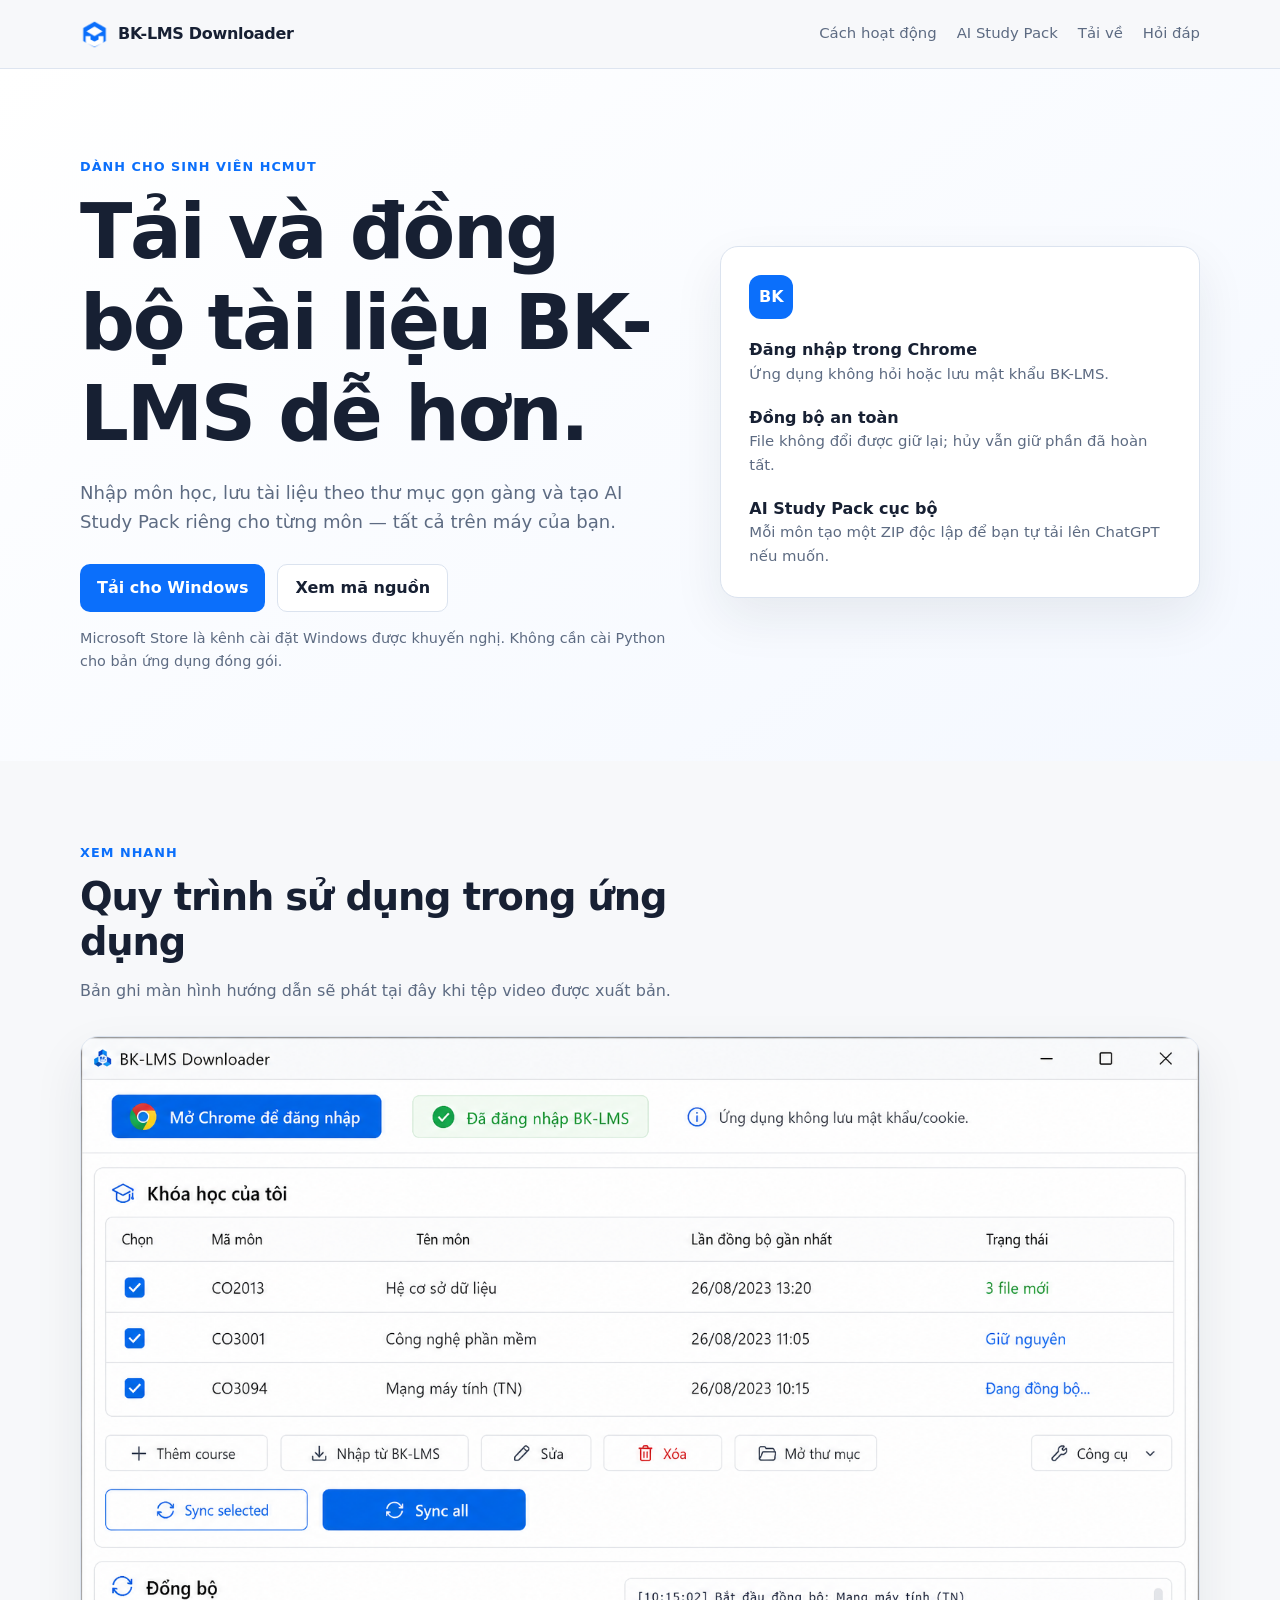
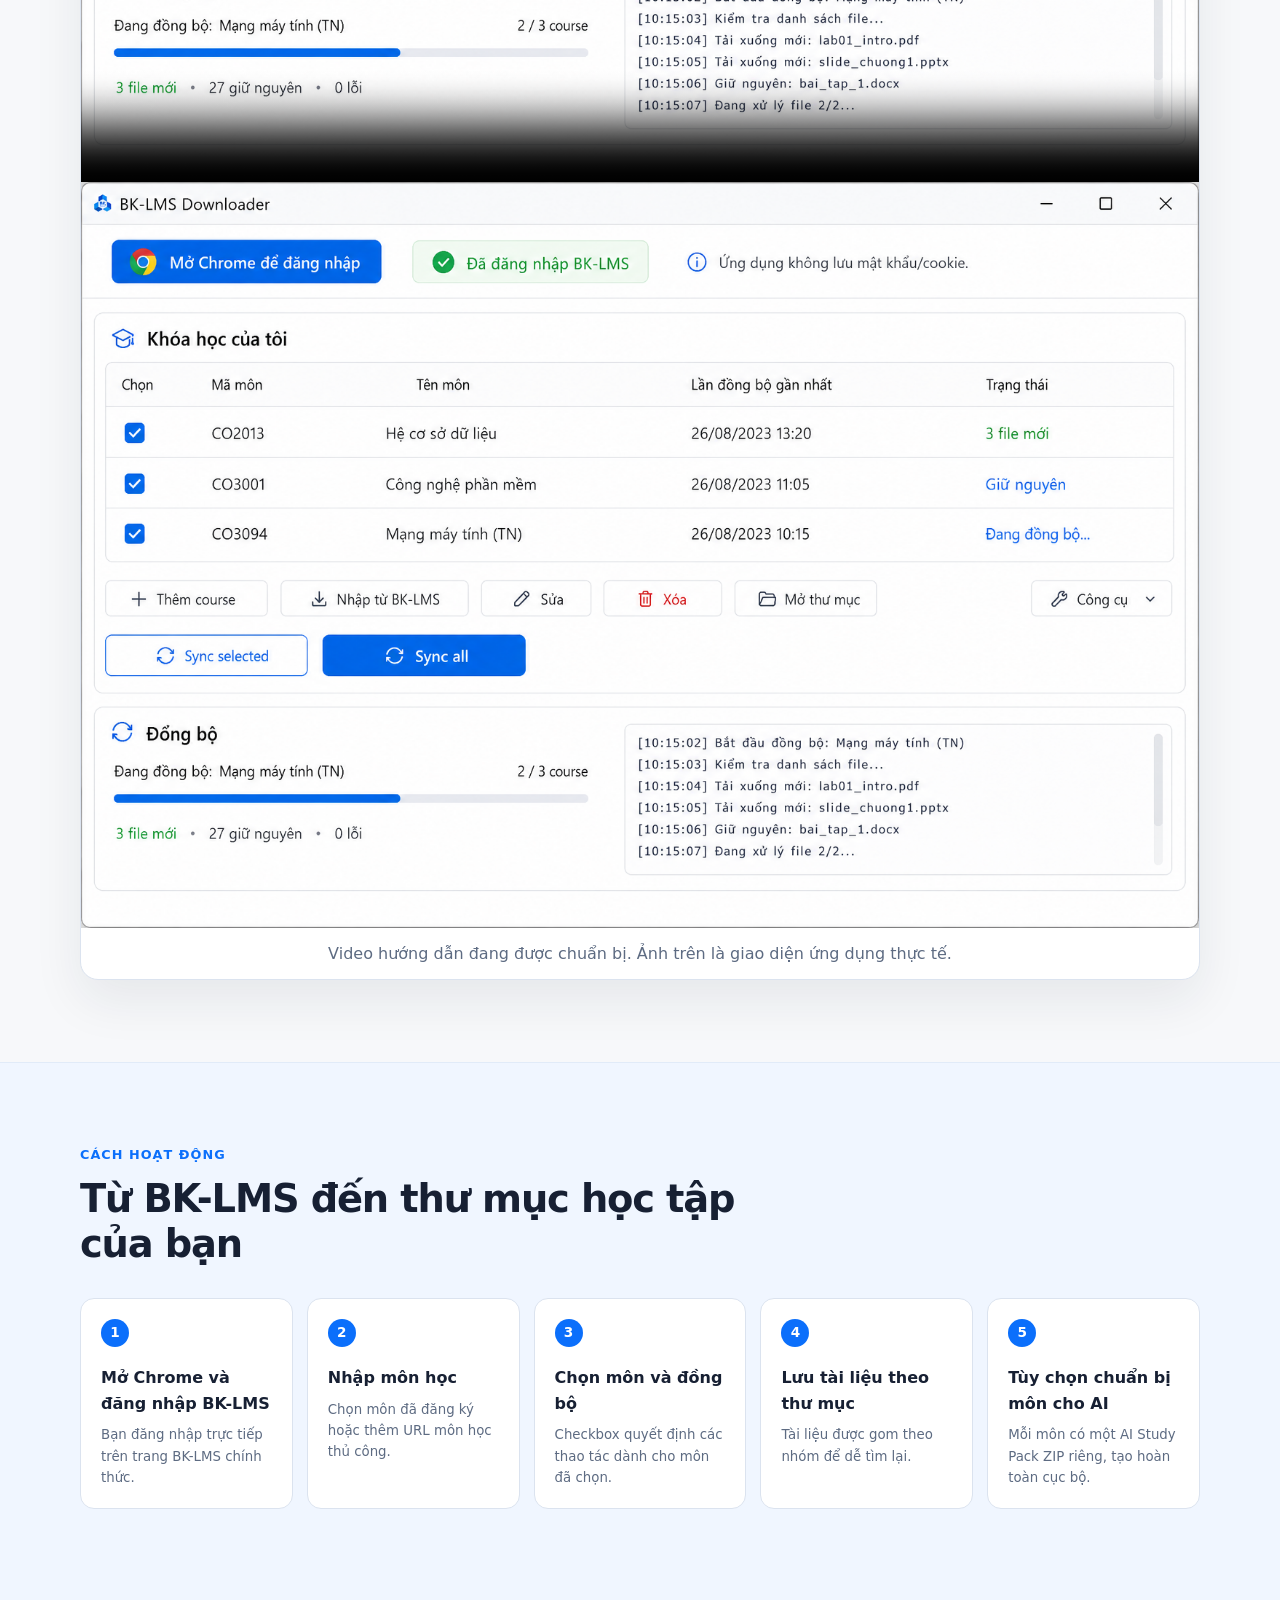
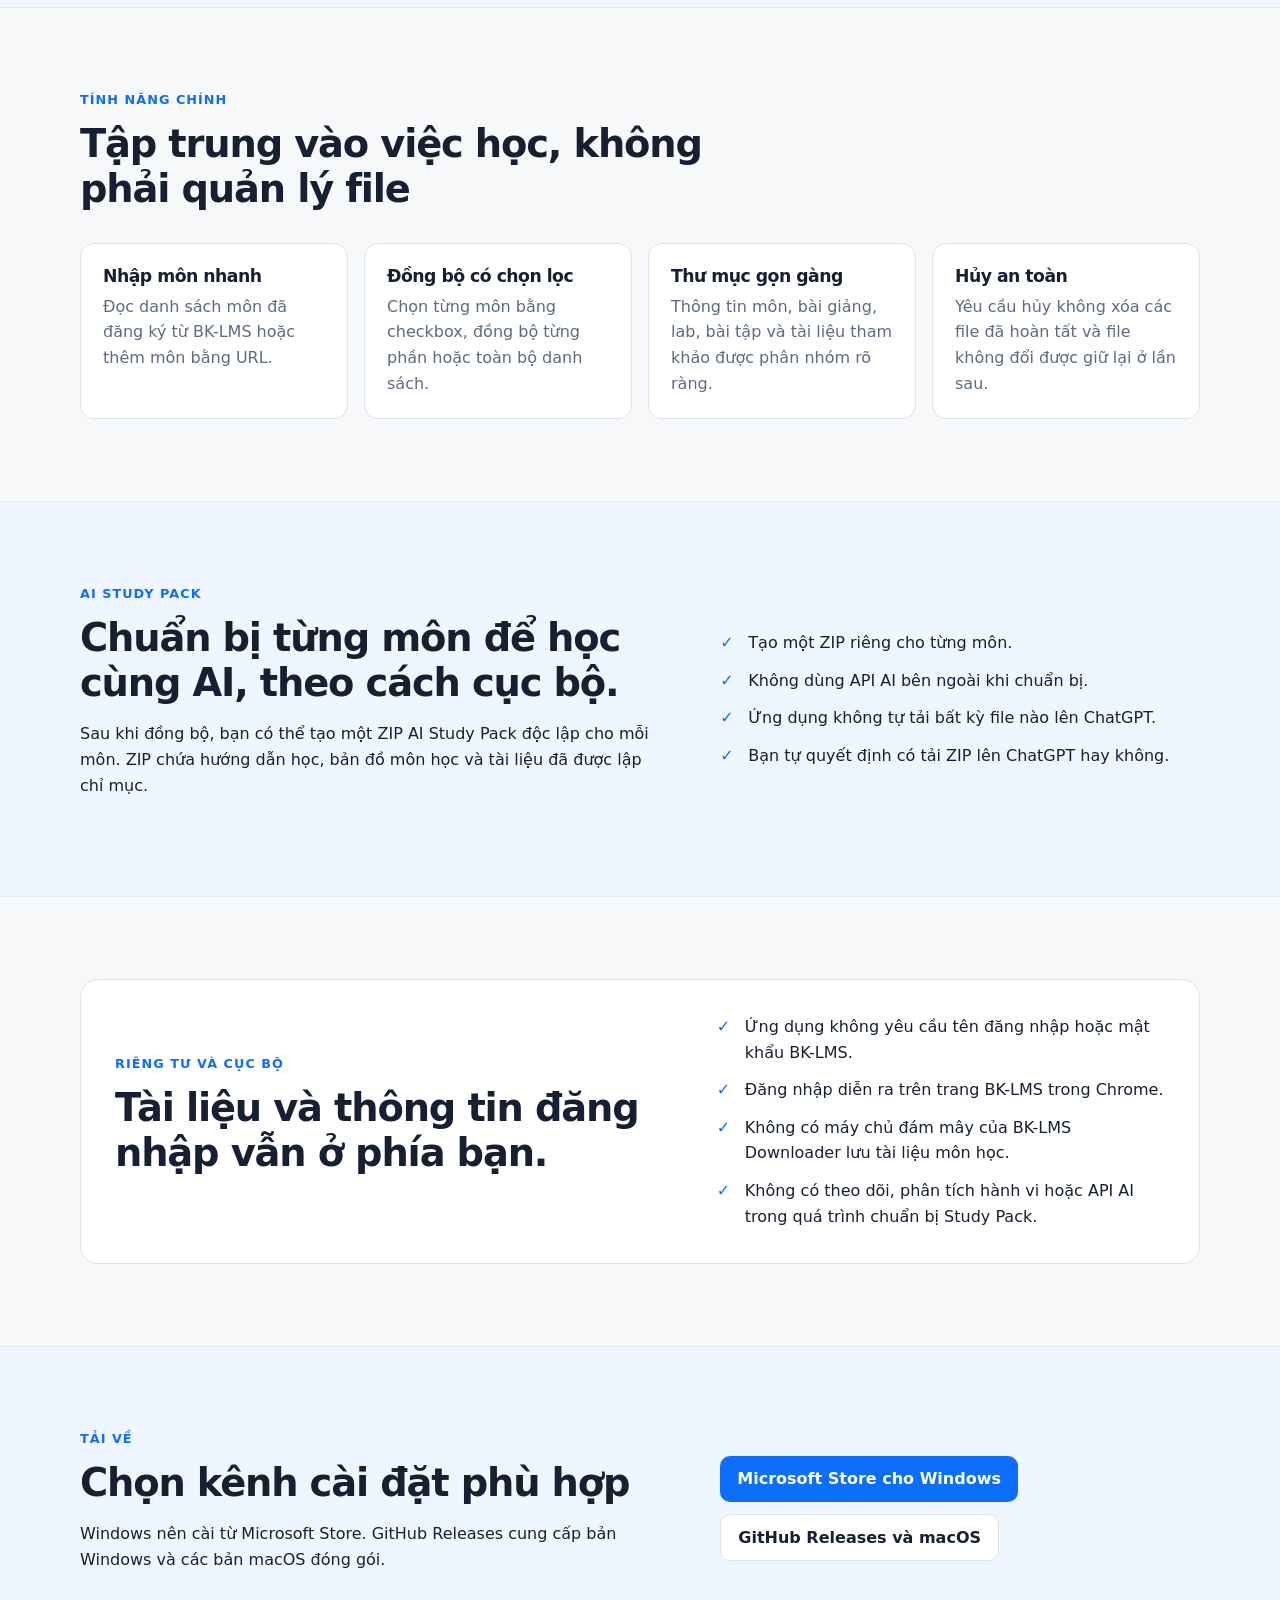
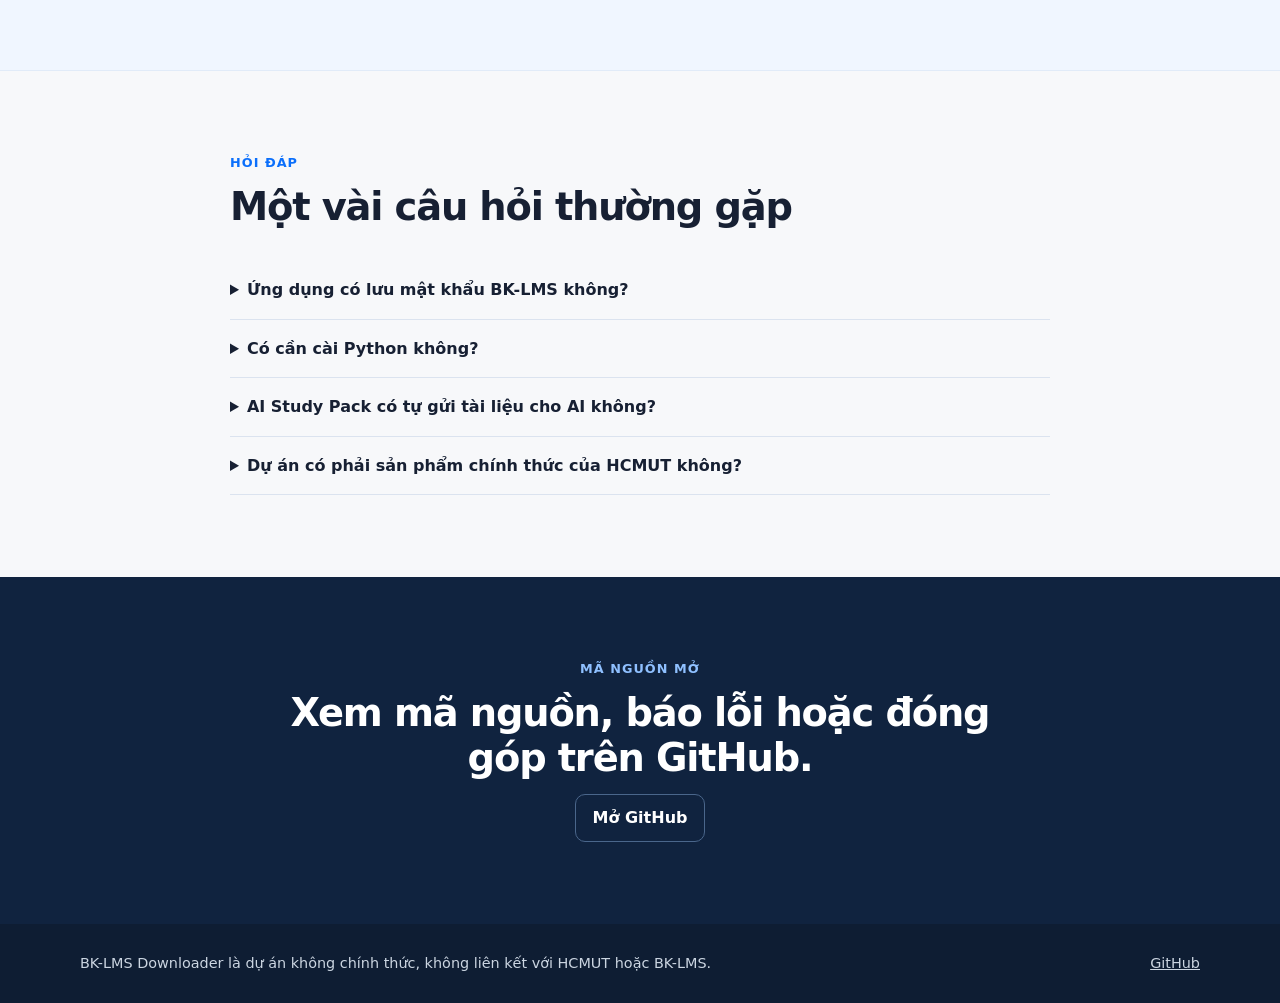
==== website/index.html @ f8af8463 "feat: add v1.2 product website onboarding and feedback" ====
<!doctype html>
<html lang="vi">
  <head>
    <meta charset="utf-8">
    <meta name="viewport" content="width=device-width, initial-scale=1">
    <meta name="description" content="BK-LMS Downloader giúp sinh viên HCMUT nhập môn, đồng bộ tài liệu BK-LMS và tạo AI Study Pack cục bộ.">
    <meta property="og:title" content="BK-LMS Downloader">
    <meta property="og:description" content="Tải và đồng bộ tài liệu BK-LMS dễ hơn.">
    <meta property="og:type" content="website">
    <meta property="og:url" content="https://tikyisme.github.io/bk-lms-downloader/">
    <meta property="og:image" content="https://tikyisme.github.io/bk-lms-downloader/assets/app-window.png">
    <meta name="theme-color" content="#0b6ffb">
    <title>BK-LMS Downloader — Đồng bộ tài liệu BK-LMS</title>
    <link rel="icon" href="assets/brand.png" type="image/png">
    <link rel="stylesheet" href="styles.css">
  </head>
  <body>
    <a class="skip-link" href="#noi-dung">Bỏ qua điều hướng</a>
    <header class="site-header">
      <nav class="container nav" aria-label="Điều hướng chính">
        <a class="brand" href="#dau-trang" aria-label="BK-LMS Downloader">
          <img src="assets/brand.png" alt="">
          <span>BK-LMS Downloader</span>
        </a>
        <button class="nav-toggle" type="button" aria-expanded="false" aria-controls="nav-links">Menu</button>
        <div class="nav-links" id="nav-links">
          <a href="#cach-hoat-dong">Cách hoạt động</a>
          <a href="#ai-study-pack">AI Study Pack</a>
          <a href="#tai-ve">Tải về</a>
          <a href="#cau-hoi">Hỏi đáp</a>
        </div>
      </nav>
    </header>

    <main id="noi-dung">
      <section class="hero" id="dau-trang">
        <div class="container hero-grid">
          <div>
            <p class="eyebrow">Dành cho sinh viên HCMUT</p>
            <h1>Tải và đồng bộ tài liệu BK-LMS dễ hơn.</h1>
            <p class="lead">Nhập môn học, lưu tài liệu theo thư mục gọn gàng và tạo AI Study Pack riêng cho từng môn — tất cả trên máy của bạn.</p>
            <div class="hero-actions">
              <a class="button button-primary" href="https://apps.microsoft.com/detail/9N1TTL7WPJT0">Tải cho Windows</a>
              <a class="button button-secondary" href="https://github.com/TiKyisme/bk-lms-downloader">Xem mã nguồn</a>
            </div>
            <p class="quiet">Microsoft Store là kênh cài đặt Windows được khuyến nghị. Không cần cài Python cho bản ứng dụng đóng gói.</p>
          </div>
          <div class="hero-card" aria-label="Tóm tắt sản phẩm">
            <div class="hero-card-mark">BK</div>
            <div>
              <strong>Đăng nhập trong Chrome</strong>
              <span>Ứng dụng không hỏi hoặc lưu mật khẩu BK-LMS.</span>
            </div>
            <div>
              <strong>Đồng bộ an toàn</strong>
              <span>File không đổi được giữ lại; hủy vẫn giữ phần đã hoàn tất.</span>
            </div>
            <div>
              <strong>AI Study Pack cục bộ</strong>
              <span>Mỗi môn tạo một ZIP độc lập để bạn tự tải lên ChatGPT nếu muốn.</span>
            </div>
          </div>
        </div>
      </section>

      <section class="section demo" aria-labelledby="demo-title">
        <div class="container">
          <div class="section-heading">
            <p class="eyebrow">Xem nhanh</p>
            <h2 id="demo-title">Quy trình sử dụng trong ứng dụng</h2>
            <p>Bản ghi màn hình hướng dẫn sẽ phát tại đây khi tệp video được xuất bản.</p>
          </div>
          <div class="demo-frame">
            <video id="demo-video" controls preload="metadata" poster="assets/app-window.png" aria-label="Video hướng dẫn BK-LMS Downloader">
              <source src="assets/bk-lms-demo.mp4" type="video/mp4">
              Trình duyệt của bạn không hỗ trợ video.
            </video>
            <div class="demo-fallback" id="demo-fallback">
              <img src="assets/app-window.png" alt="Cửa sổ BK-LMS Downloader với danh sách môn học và tiến trình đồng bộ">
              <p>Video hướng dẫn đang được chuẩn bị. Ảnh trên là giao diện ứng dụng thực tế.</p>
            </div>
          </div>
        </div>
      </section>

      <section class="section section-muted" id="cach-hoat-dong" aria-labelledby="flow-title">
        <div class="container">
          <div class="section-heading">
            <p class="eyebrow">Cách hoạt động</p>
            <h2 id="flow-title">Từ BK-LMS đến thư mục học tập của bạn</h2>
          </div>
          <ol class="flow-list">
            <li><span>1</span><strong>Mở Chrome và đăng nhập BK-LMS</strong><small>Bạn đăng nhập trực tiếp trên trang BK-LMS chính thức.</small></li>
            <li><span>2</span><strong>Nhập môn học</strong><small>Chọn môn đã đăng ký hoặc thêm URL môn học thủ công.</small></li>
            <li><span>3</span><strong>Chọn môn và đồng bộ</strong><small>Checkbox quyết định các thao tác dành cho môn đã chọn.</small></li>
            <li><span>4</span><strong>Lưu tài liệu theo thư mục</strong><small>Tài liệu được gom theo nhóm để dễ tìm lại.</small></li>
            <li><span>5</span><strong>Tùy chọn chuẩn bị môn cho AI</strong><small>Mỗi môn có một AI Study Pack ZIP riêng, tạo hoàn toàn cục bộ.</small></li>
          </ol>
        </div>
      </section>

      <section class="section" aria-labelledby="features-title">
        <div class="container">
          <div class="section-heading">
            <p class="eyebrow">Tính năng chính</p>
            <h2 id="features-title">Tập trung vào việc học, không phải quản lý file</h2>
          </div>
          <div class="feature-grid">
            <article><h3>Nhập môn nhanh</h3><p>Đọc danh sách môn đã đăng ký từ BK-LMS hoặc thêm môn bằng URL.</p></article>
            <article><h3>Đồng bộ có chọn lọc</h3><p>Chọn từng môn bằng checkbox, đồng bộ từng phần hoặc toàn bộ danh sách.</p></article>
            <article><h3>Thư mục gọn gàng</h3><p>Thông tin môn, bài giảng, lab, bài tập và tài liệu tham khảo được phân nhóm rõ ràng.</p></article>
            <article><h3>Hủy an toàn</h3><p>Yêu cầu hủy không xóa các file đã hoàn tất và file không đổi được giữ lại ở lần sau.</p></article>
          </div>
        </div>
      </section>

      <section class="section section-muted" id="ai-study-pack" aria-labelledby="ai-title">
        <div class="container split">
          <div>
            <p class="eyebrow">AI Study Pack</p>
            <h2 id="ai-title">Chuẩn bị từng môn để học cùng AI, theo cách cục bộ.</h2>
            <p>Sau khi đồng bộ, bạn có thể tạo một ZIP AI Study Pack độc lập cho mỗi môn. ZIP chứa hướng dẫn học, bản đồ môn học và tài liệu đã được lập chỉ mục.</p>
          </div>
          <ul class="check-list">
            <li>Tạo một ZIP riêng cho từng môn.</li>
            <li>Không dùng API AI bên ngoài khi chuẩn bị.</li>
            <li>Ứng dụng không tự tải bất kỳ file nào lên ChatGPT.</li>
            <li>Bạn tự quyết định có tải ZIP lên ChatGPT hay không.</li>
          </ul>
        </div>
      </section>

      <section class="section" aria-labelledby="privacy-title">
        <div class="container privacy-card">
          <div>
            <p class="eyebrow">Riêng tư và cục bộ</p>
            <h2 id="privacy-title">Tài liệu và thông tin đăng nhập vẫn ở phía bạn.</h2>
          </div>
          <ul class="check-list">
            <li>Ứng dụng không yêu cầu tên đăng nhập hoặc mật khẩu BK-LMS.</li>
            <li>Đăng nhập diễn ra trên trang BK-LMS trong Chrome.</li>
            <li>Không có máy chủ đám mây của BK-LMS Downloader lưu tài liệu môn học.</li>
            <li>Không có theo dõi, phân tích hành vi hoặc API AI trong quá trình chuẩn bị Study Pack.</li>
          </ul>
        </div>
      </section>

      <section class="section section-muted" id="tai-ve" aria-labelledby="download-title">
        <div class="container download-grid">
          <div>
            <p class="eyebrow">Tải về</p>
            <h2 id="download-title">Chọn kênh cài đặt phù hợp</h2>
            <p>Windows nên cài từ Microsoft Store. GitHub Releases cung cấp bản Windows và các bản macOS đóng gói.</p>
          </div>
          <div class="download-actions">
            <a class="button button-primary" href="https://apps.microsoft.com/detail/9N1TTL7WPJT0">Microsoft Store cho Windows</a>
            <a class="button button-secondary" href="https://github.com/TiKyisme/bk-lms-downloader/releases/latest">GitHub Releases và macOS</a>
          </div>
        </div>
      </section>

      <section class="section" id="cau-hoi" aria-labelledby="faq-title">
        <div class="container faq">
          <div class="section-heading"><p class="eyebrow">Hỏi đáp</p><h2 id="faq-title">Một vài câu hỏi thường gặp</h2></div>
          <details><summary>Ứng dụng có lưu mật khẩu BK-LMS không?</summary><p>Không. Bạn đăng nhập trực tiếp trong Chrome trên trang BK-LMS.</p></details>
          <details><summary>Có cần cài Python không?</summary><p>Không cần cho bản ứng dụng đóng gói từ Microsoft Store hoặc GitHub Releases.</p></details>
          <details><summary>AI Study Pack có tự gửi tài liệu cho AI không?</summary><p>Không. Ứng dụng chỉ tạo ZIP cục bộ; bạn tự chọn có tải ZIP đó lên ChatGPT hay không.</p></details>
          <details><summary>Dự án có phải sản phẩm chính thức của HCMUT không?</summary><p>Không. Đây là dự án mã nguồn mở không chính thức, không liên kết với HCMUT hoặc BK-LMS.</p></details>
        </div>
      </section>

      <section class="section open-source" aria-labelledby="source-title">
        <div class="container">
          <p class="eyebrow">Mã nguồn mở</p>
          <h2 id="source-title">Xem mã nguồn, báo lỗi hoặc đóng góp trên GitHub.</h2>
          <a class="button button-secondary" href="https://github.com/TiKyisme/bk-lms-downloader">Mở GitHub</a>
        </div>
      </section>
    </main>

    <footer>
      <div class="container footer-grid">
        <p>BK-LMS Downloader là dự án không chính thức, không liên kết với HCMUT hoặc BK-LMS.</p>
        <a href="https://github.com/TiKyisme/bk-lms-downloader">GitHub</a>
      </div>
    </footer>
    <script src="script.js"></script>
  </body>
</html>
---- website/styles.css ----
:root {
  color-scheme: light;
  --bg: #f7f8fa;
  --surface: #ffffff;
  --surface-muted: #f0f6ff;
  --text: #172033;
  --muted: #5d6b82;
  --border: #dbe3ef;
  --primary: #0b6ffb;
  --primary-hover: #075ed8;
  --shadow: 0 20px 50px rgba(23, 32, 51, 0.08);
}

* { box-sizing: border-box; }
html { scroll-behavior: smooth; }
body { margin: 0; background: var(--bg); color: var(--text); font-family: "Segoe UI", system-ui, sans-serif; line-height: 1.6; }
a { color: inherit; }
.container { width: min(1120px, calc(100% - 40px)); margin: 0 auto; }
.skip-link { position: fixed; left: 12px; top: -60px; z-index: 20; background: var(--text); color: white; padding: 8px 12px; border-radius: 8px; }
.skip-link:focus { top: 12px; }
.site-header { position: sticky; top: 0; z-index: 10; background: rgba(247, 248, 250, .94); border-bottom: 1px solid rgba(219, 227, 239, .9); backdrop-filter: blur(12px); }
.nav { min-height: 68px; display: flex; align-items: center; gap: 24px; }
.brand { display: inline-flex; align-items: center; gap: 9px; text-decoration: none; font-weight: 760; letter-spacing: -.02em; }
.brand img { width: 29px; height: 29px; }
.nav-links { margin-left: auto; display: flex; gap: 20px; align-items: center; }
.nav-links a { color: var(--muted); font-size: .93rem; text-decoration: none; }
.nav-links a:hover { color: var(--primary); }
.nav-toggle { display: none; margin-left: auto; background: var(--surface); border: 1px solid var(--border); border-radius: 8px; color: var(--text); padding: 7px 10px; }
.hero { padding: 88px 0 74px; background: linear-gradient(145deg, #fff 0%, #f4f8ff 100%); }
.hero-grid, .split, .download-grid, .privacy-card { display: grid; grid-template-columns: 1.1fr .9fr; gap: 54px; align-items: center; }
.eyebrow { color: var(--primary); font-size: .8rem; font-weight: 750; letter-spacing: .08em; text-transform: uppercase; margin: 0 0 10px; }
h1, h2, h3 { line-height: 1.18; letter-spacing: -.03em; }
h1 { max-width: 650px; font-size: clamp(2.5rem, 6vw, 4.8rem); margin: 0 0 20px; }
h2 { font-size: clamp(1.8rem, 3vw, 2.8rem); margin: 0 0 14px; }
h3 { font-size: 1.08rem; margin: 0 0 7px; }
.lead { max-width: 620px; color: var(--muted); font-size: 1.13rem; }
.hero-actions, .download-actions { display: flex; gap: 12px; flex-wrap: wrap; margin-top: 27px; }
.button { display: inline-flex; justify-content: center; align-items: center; min-height: 44px; padding: 10px 17px; border-radius: 10px; font-weight: 700; text-decoration: none; transition: transform .16s ease, background .16s ease; }
.button:hover { transform: translateY(-1px); }
.button-primary { background: var(--primary); color: white; }
.button-primary:hover { background: var(--primary-hover); }
.button-secondary { background: var(--surface); border: 1px solid var(--border); color: var(--text); }
.quiet { color: var(--muted); font-size: .9rem; margin-top: 15px; }
.hero-card { display: grid; gap: 18px; padding: 28px; border: 1px solid var(--border); border-radius: 18px; background: var(--surface); box-shadow: var(--shadow); }
.hero-card-mark { width: 44px; height: 44px; display: grid; place-items: center; border-radius: 12px; background: var(--primary); color: white; font-weight: 800; }
.hero-card strong, .hero-card span { display: block; }
.hero-card span { color: var(--muted); font-size: .93rem; }
.section { padding: 82px 0; }
.section-muted { background: var(--surface-muted); border-block: 1px solid #e1ebf8; }
.section-heading { max-width: 690px; margin-bottom: 32px; }
.section-heading > p:last-child { color: var(--muted); margin: 0; }
.demo-frame { overflow: hidden; border: 1px solid var(--border); border-radius: 18px; background: var(--surface); box-shadow: var(--shadow); }
video { width: 100%; display: block; background: #e9eff8; }
.demo-fallback { text-align: center; color: var(--muted); }
.demo-fallback img { width: 100%; display: block; }
.demo-fallback p { margin: 0; padding: 13px 20px; }
.demo-frame.has-video .demo-fallback { display: none; }
.flow-list { display: grid; grid-template-columns: repeat(5, 1fr); gap: 14px; padding: 0; list-style: none; }
.flow-list li { position: relative; min-height: 160px; padding: 20px; border: 1px solid var(--border); border-radius: 14px; background: var(--surface); }
.flow-list span { display: grid; place-items: center; width: 28px; height: 28px; margin-bottom: 18px; border-radius: 50%; background: var(--primary); color: white; font-size: .85rem; font-weight: 700; }
.flow-list strong, .flow-list small { display: block; }
.flow-list small { margin-top: 8px; color: var(--muted); }
.feature-grid { display: grid; grid-template-columns: repeat(4, 1fr); gap: 16px; }
.feature-grid article { padding: 22px; border: 1px solid var(--border); border-radius: 14px; background: var(--surface); }
.feature-grid p { margin: 0; color: var(--muted); }
.check-list { display: grid; gap: 12px; padding: 0; margin: 0; list-style: none; }
.check-list li { padding-left: 28px; position: relative; }
.check-list li::before { content: "✓"; position: absolute; left: 0; color: var(--primary); font-weight: 800; }
.privacy-card { padding: 34px; border: 1px solid var(--border); border-radius: 18px; background: var(--surface); }
.download-grid { align-items: start; }
.faq { max-width: 820px; }
details { padding: 16px 0; border-bottom: 1px solid var(--border); }
summary { cursor: pointer; font-weight: 700; }
details p { color: var(--muted); margin: 10px 0 0; }
.open-source { text-align: center; background: #10233f; color: white; }
.open-source .eyebrow { color: #8fc0ff; }
.open-source h2 { max-width: 700px; margin-inline: auto; }
.open-source .button-secondary { border-color: #4a668b; background: transparent; color: white; }
footer { padding: 28px 0; background: #0e1d33; color: #cbd5e1; font-size: .9rem; }
.footer-grid { display: flex; justify-content: space-between; align-items: center; gap: 18px; }
.footer-grid p { margin: 0; }
button:focus-visible, a:focus-visible, summary:focus-visible { outline: 3px solid #f3b53d; outline-offset: 3px; }
@media (prefers-reduced-motion: reduce) { html { scroll-behavior: auto; } *, *::before, *::after { transition: none !important; } }
@media (max-width: 860px) { .hero-grid, .split, .download-grid, .privacy-card { grid-template-columns: 1fr; gap: 30px; } .flow-list { grid-template-columns: 1fr; } .feature-grid { grid-template-columns: repeat(2, 1fr); } .hero { padding-top: 62px; } }
@media (max-width: 680px) { .container { width: min(100% - 28px, 1120px); } .nav { min-height: 60px; flex-wrap: wrap; } .nav-toggle { display: block; } .nav-links { display: none; width: 100%; margin: 0 0 14px; flex-direction: column; align-items: flex-start; } .nav-links.is-open { display: flex; } .feature-grid { grid-template-columns: 1fr; } .section { padding: 60px 0; } .footer-grid { align-items: flex-start; flex-direction: column; } }
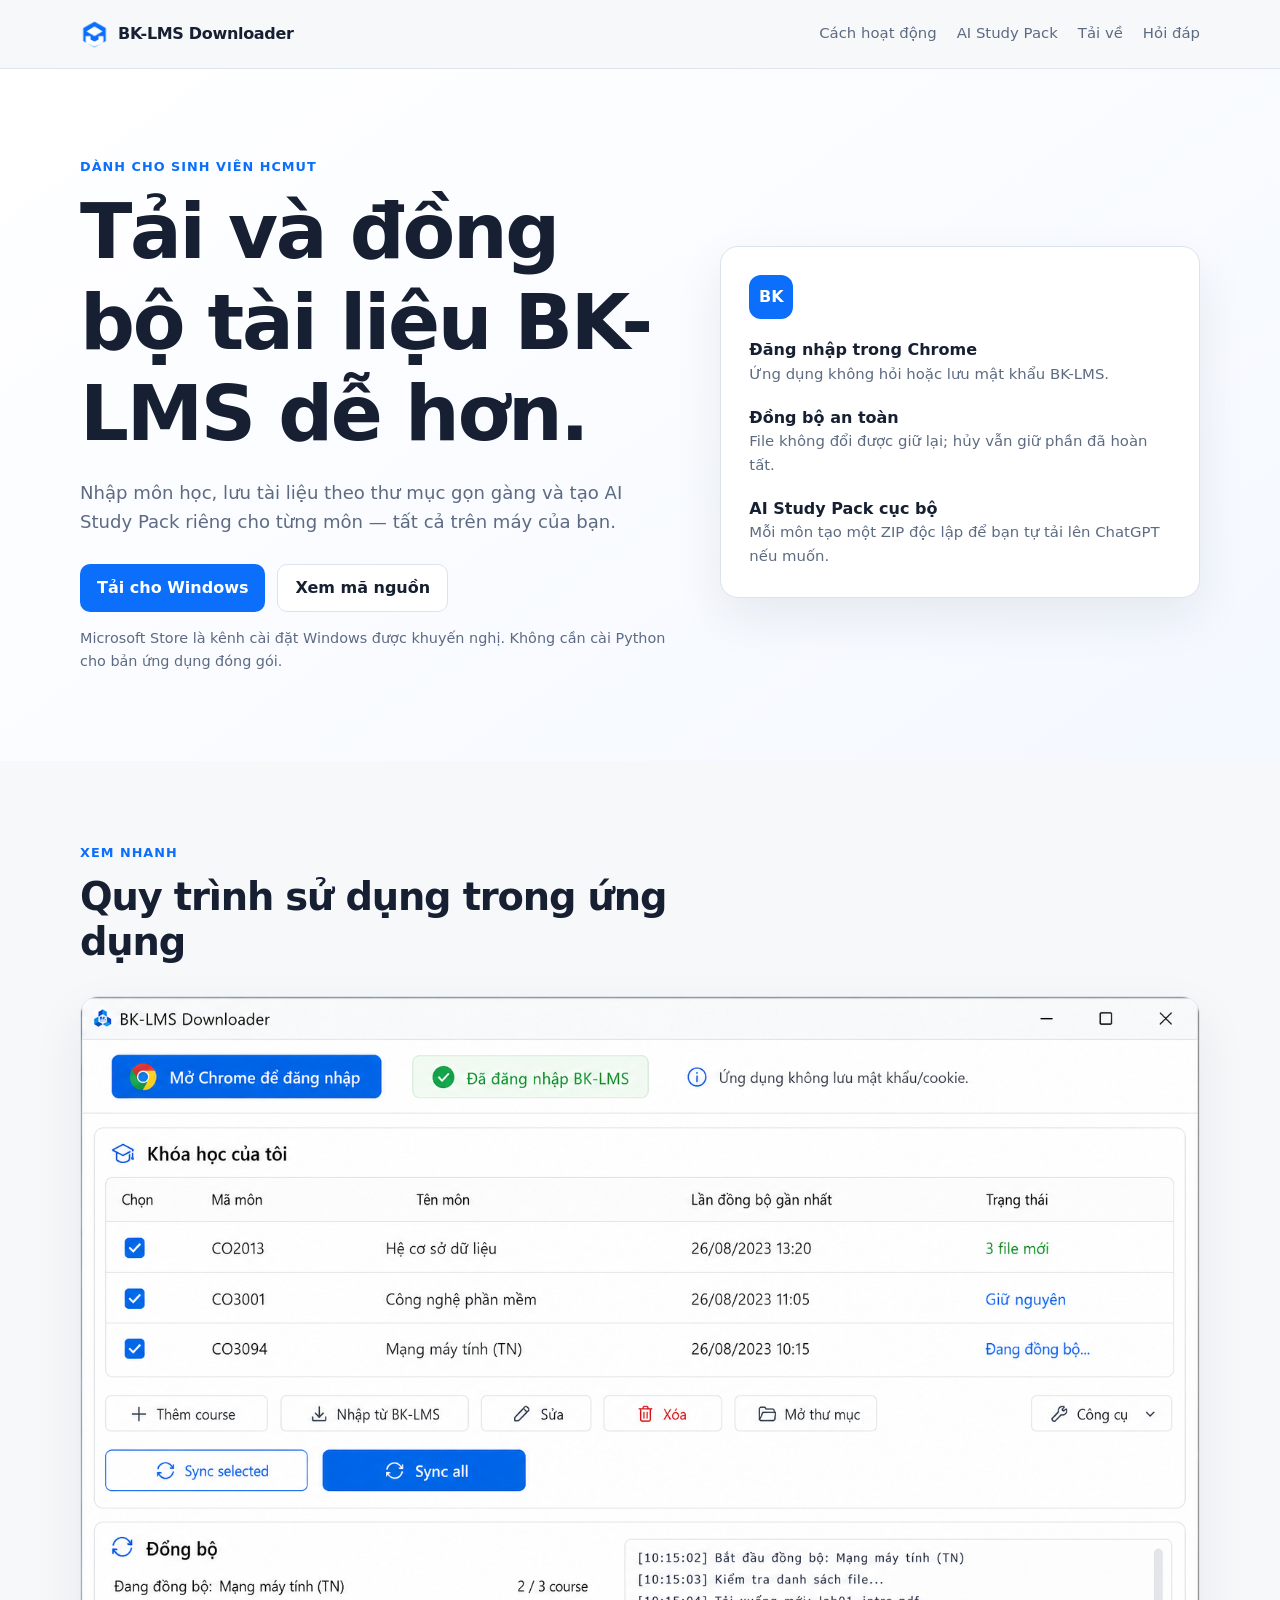
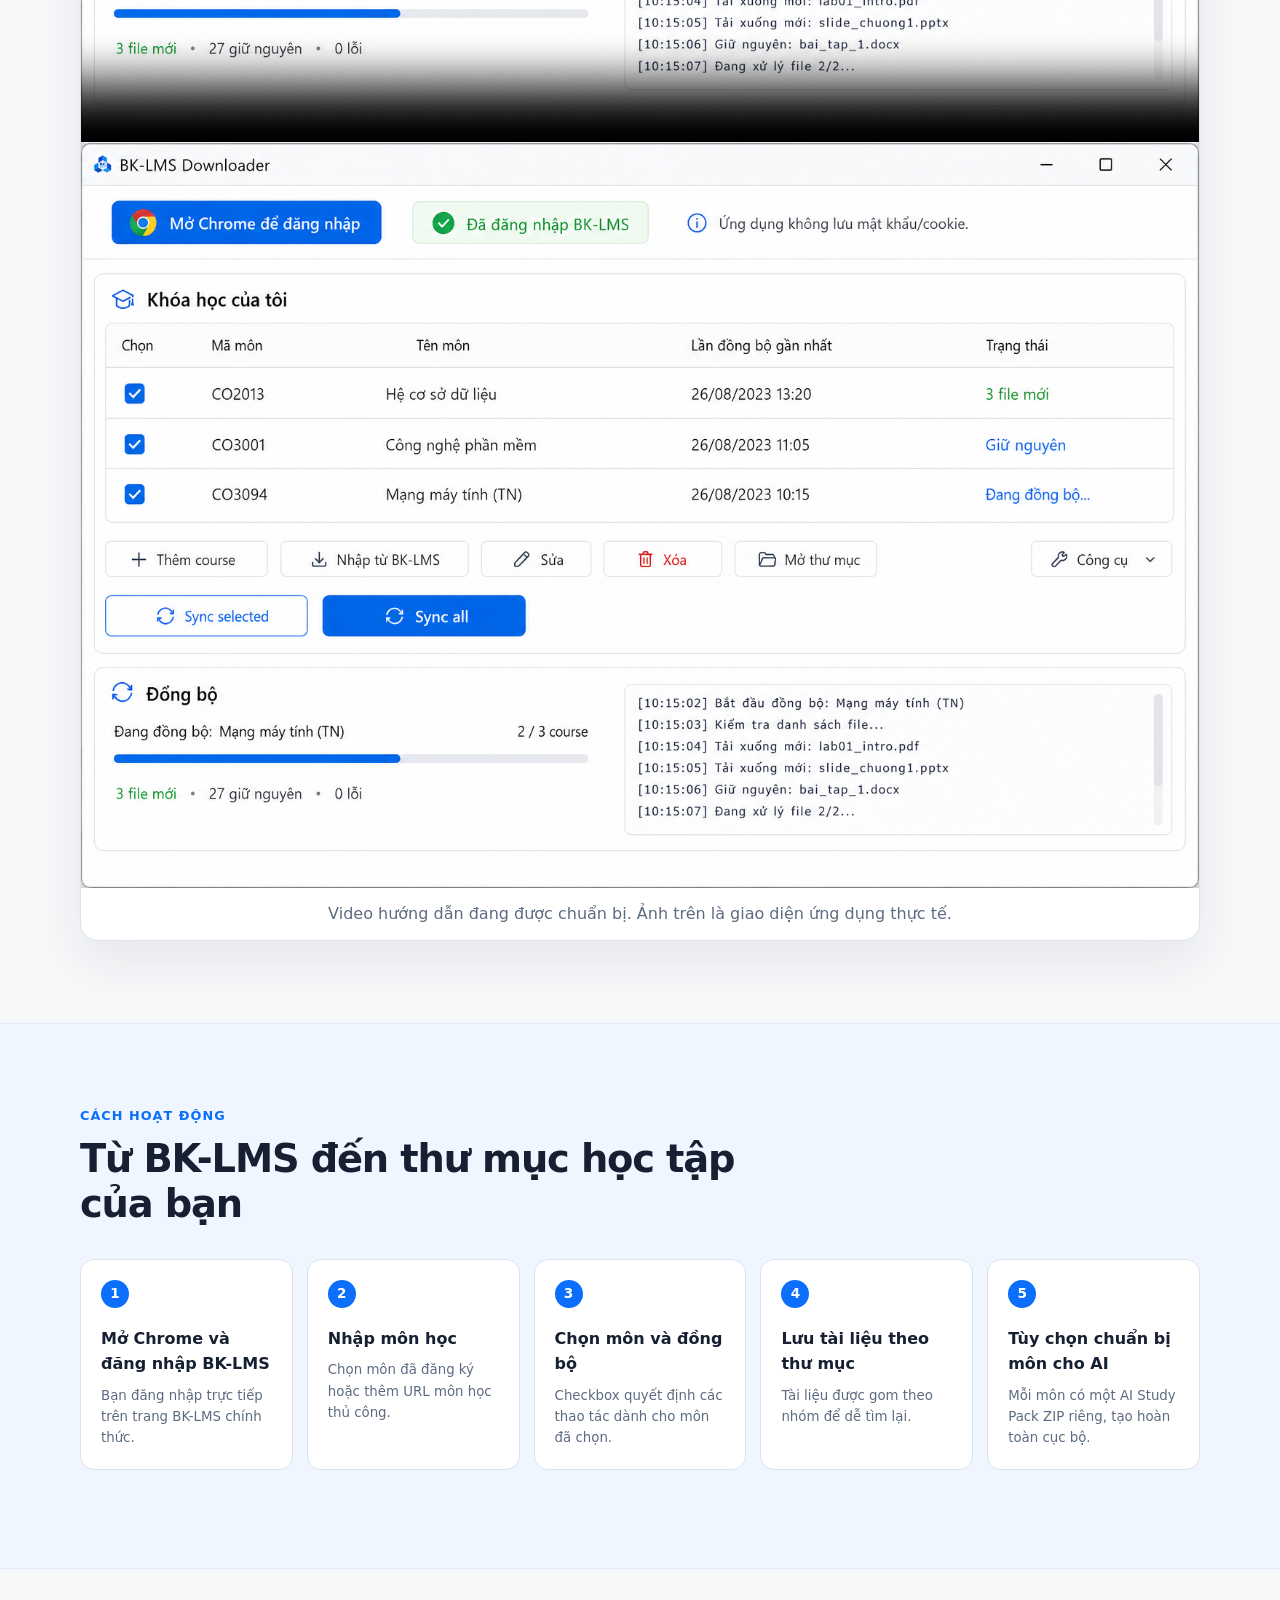
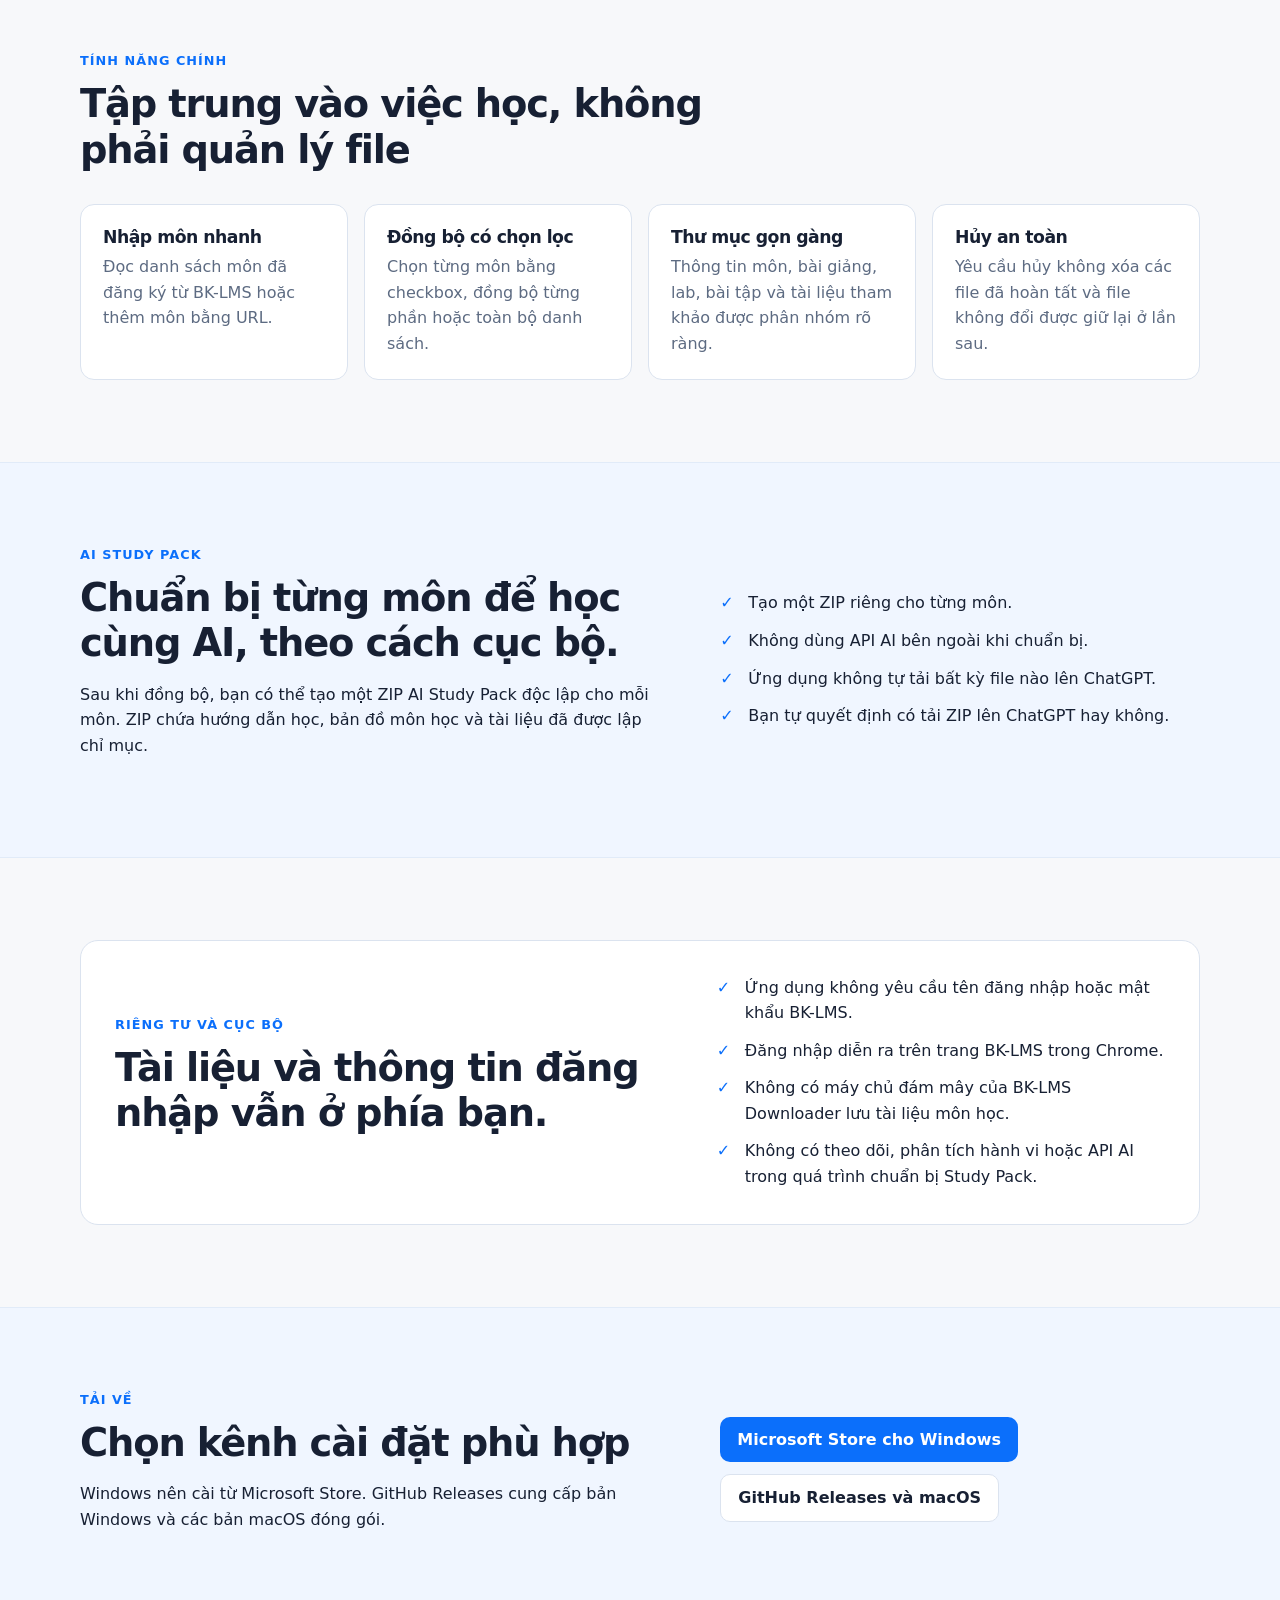
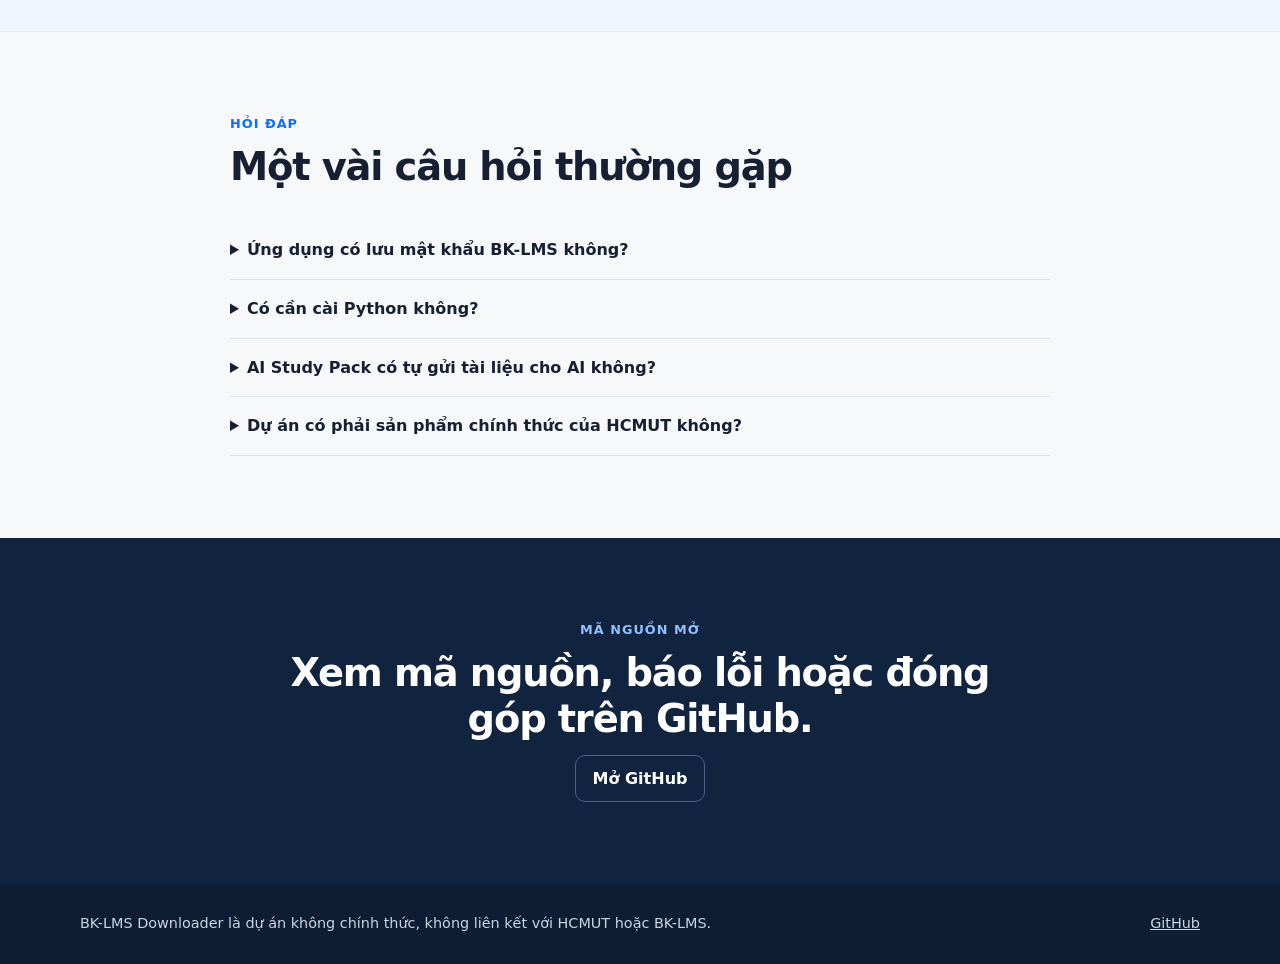
==== commit a599cf0d: "docs: remove video placeholder text" ====
--- a/website/index.html
+++ b/website/index.html
@@ -68,7 +68,6 @@
           <div class="section-heading">
             <p class="eyebrow">Xem nhanh</p>
             <h2 id="demo-title">Quy trình sử dụng trong ứng dụng</h2>
-            <p>Bản ghi màn hình hướng dẫn sẽ phát tại đây khi tệp video được xuất bản.</p>
           </div>
           <div class="demo-frame">
             <video id="demo-video" controls preload="metadata" poster="assets/app-window.png" aria-label="Video hướng dẫn BK-LMS Downloader">
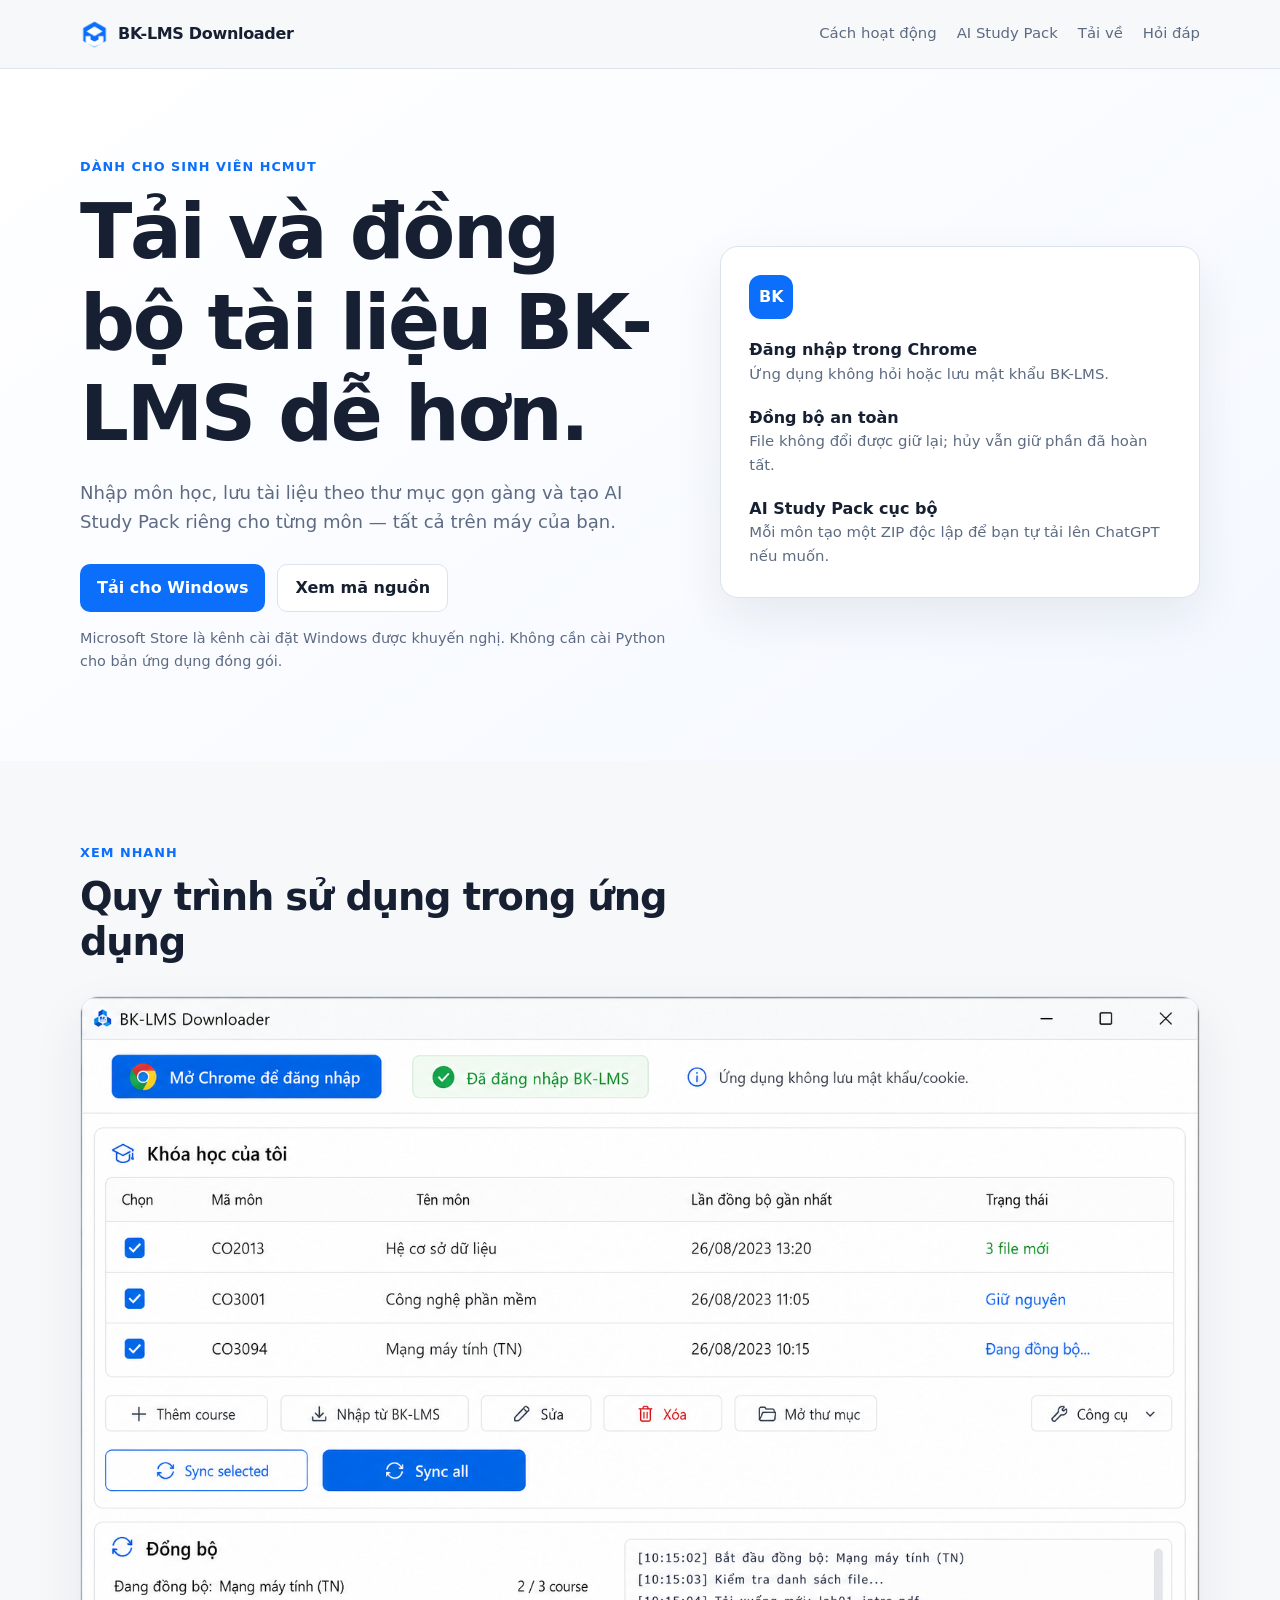
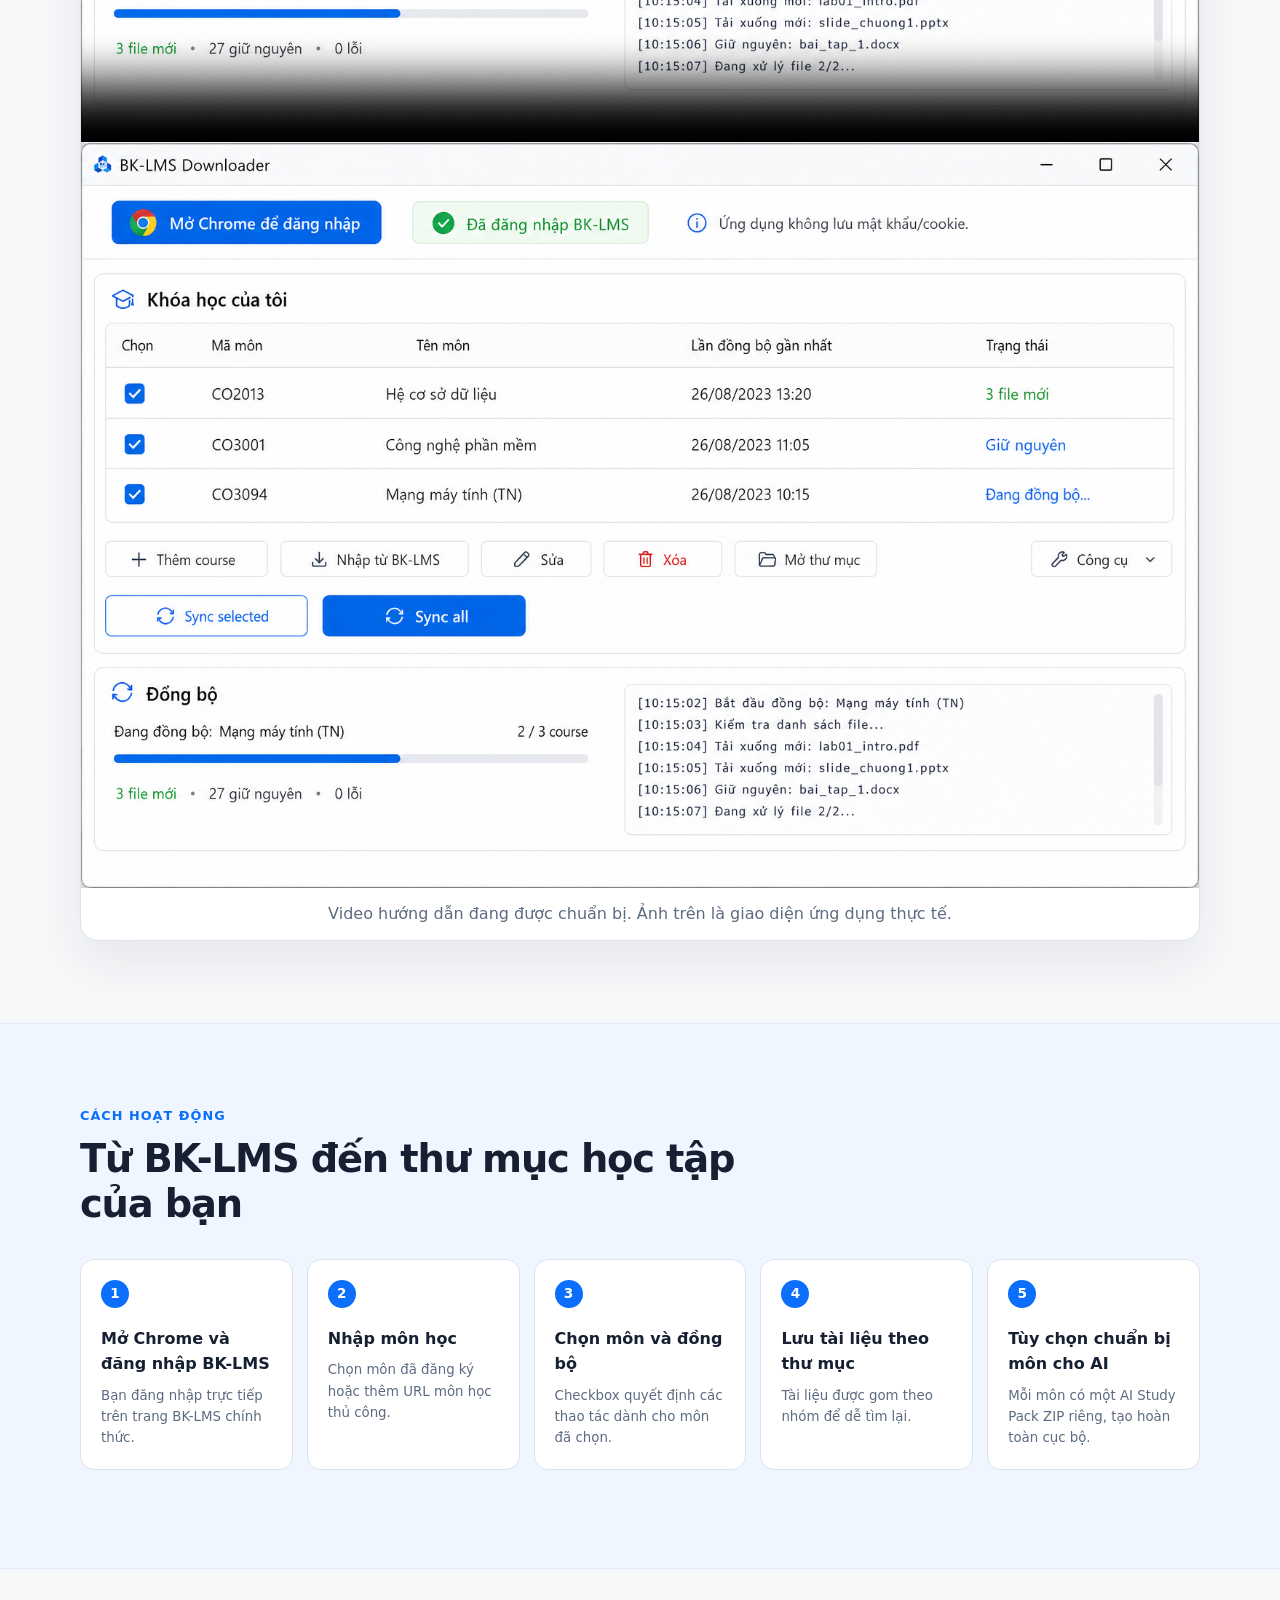
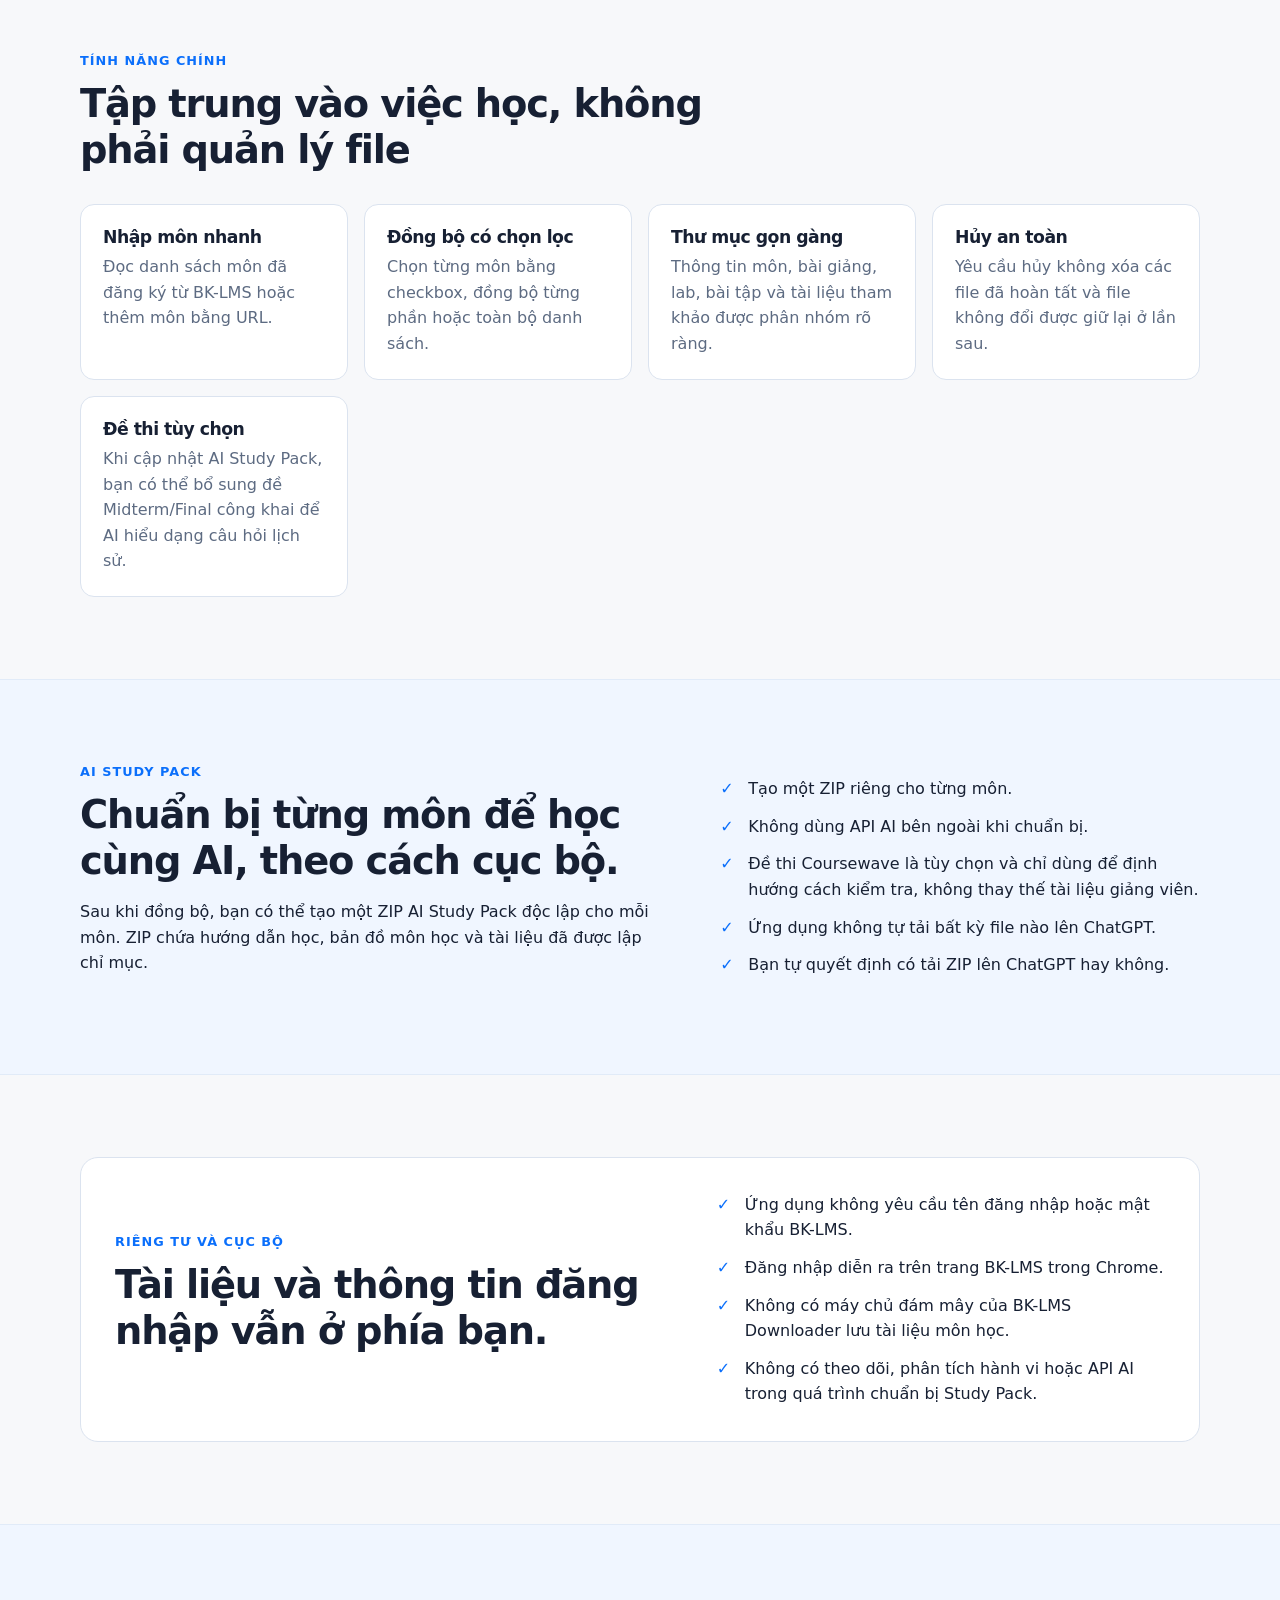
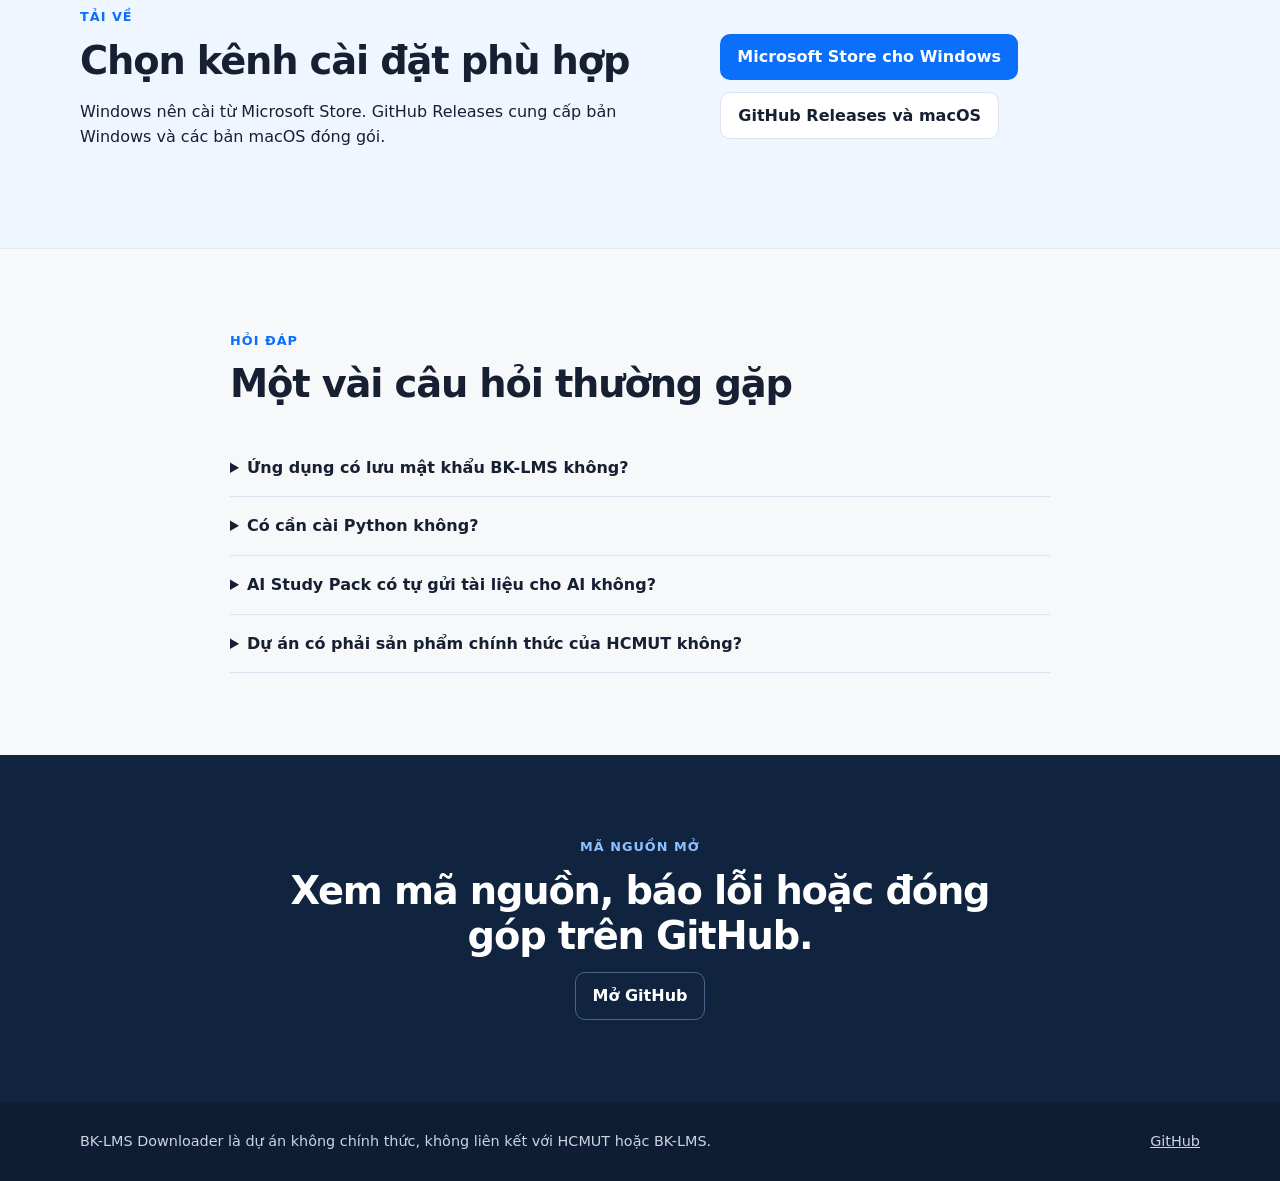
==== commit 1f9e3ad5: "feat: add Coursewave exam enrichment and incremental AI pack refresh" ====
--- a/website/index.html
+++ b/website/index.html
@@ -109,6 +109,7 @@
             <article><h3>Đồng bộ có chọn lọc</h3><p>Chọn từng môn bằng checkbox, đồng bộ từng phần hoặc toàn bộ danh sách.</p></article>
             <article><h3>Thư mục gọn gàng</h3><p>Thông tin môn, bài giảng, lab, bài tập và tài liệu tham khảo được phân nhóm rõ ràng.</p></article>
             <article><h3>Hủy an toàn</h3><p>Yêu cầu hủy không xóa các file đã hoàn tất và file không đổi được giữ lại ở lần sau.</p></article>
+            <article><h3>Đề thi tùy chọn</h3><p>Khi cập nhật AI Study Pack, bạn có thể bổ sung đề Midterm/Final công khai để AI hiểu dạng câu hỏi lịch sử.</p></article>
           </div>
         </div>
       </section>
@@ -123,6 +124,7 @@
           <ul class="check-list">
             <li>Tạo một ZIP riêng cho từng môn.</li>
             <li>Không dùng API AI bên ngoài khi chuẩn bị.</li>
+            <li>Đề thi Coursewave là tùy chọn và chỉ dùng để định hướng cách kiểm tra, không thay thế tài liệu giảng viên.</li>
             <li>Ứng dụng không tự tải bất kỳ file nào lên ChatGPT.</li>
             <li>Bạn tự quyết định có tải ZIP lên ChatGPT hay không.</li>
           </ul>
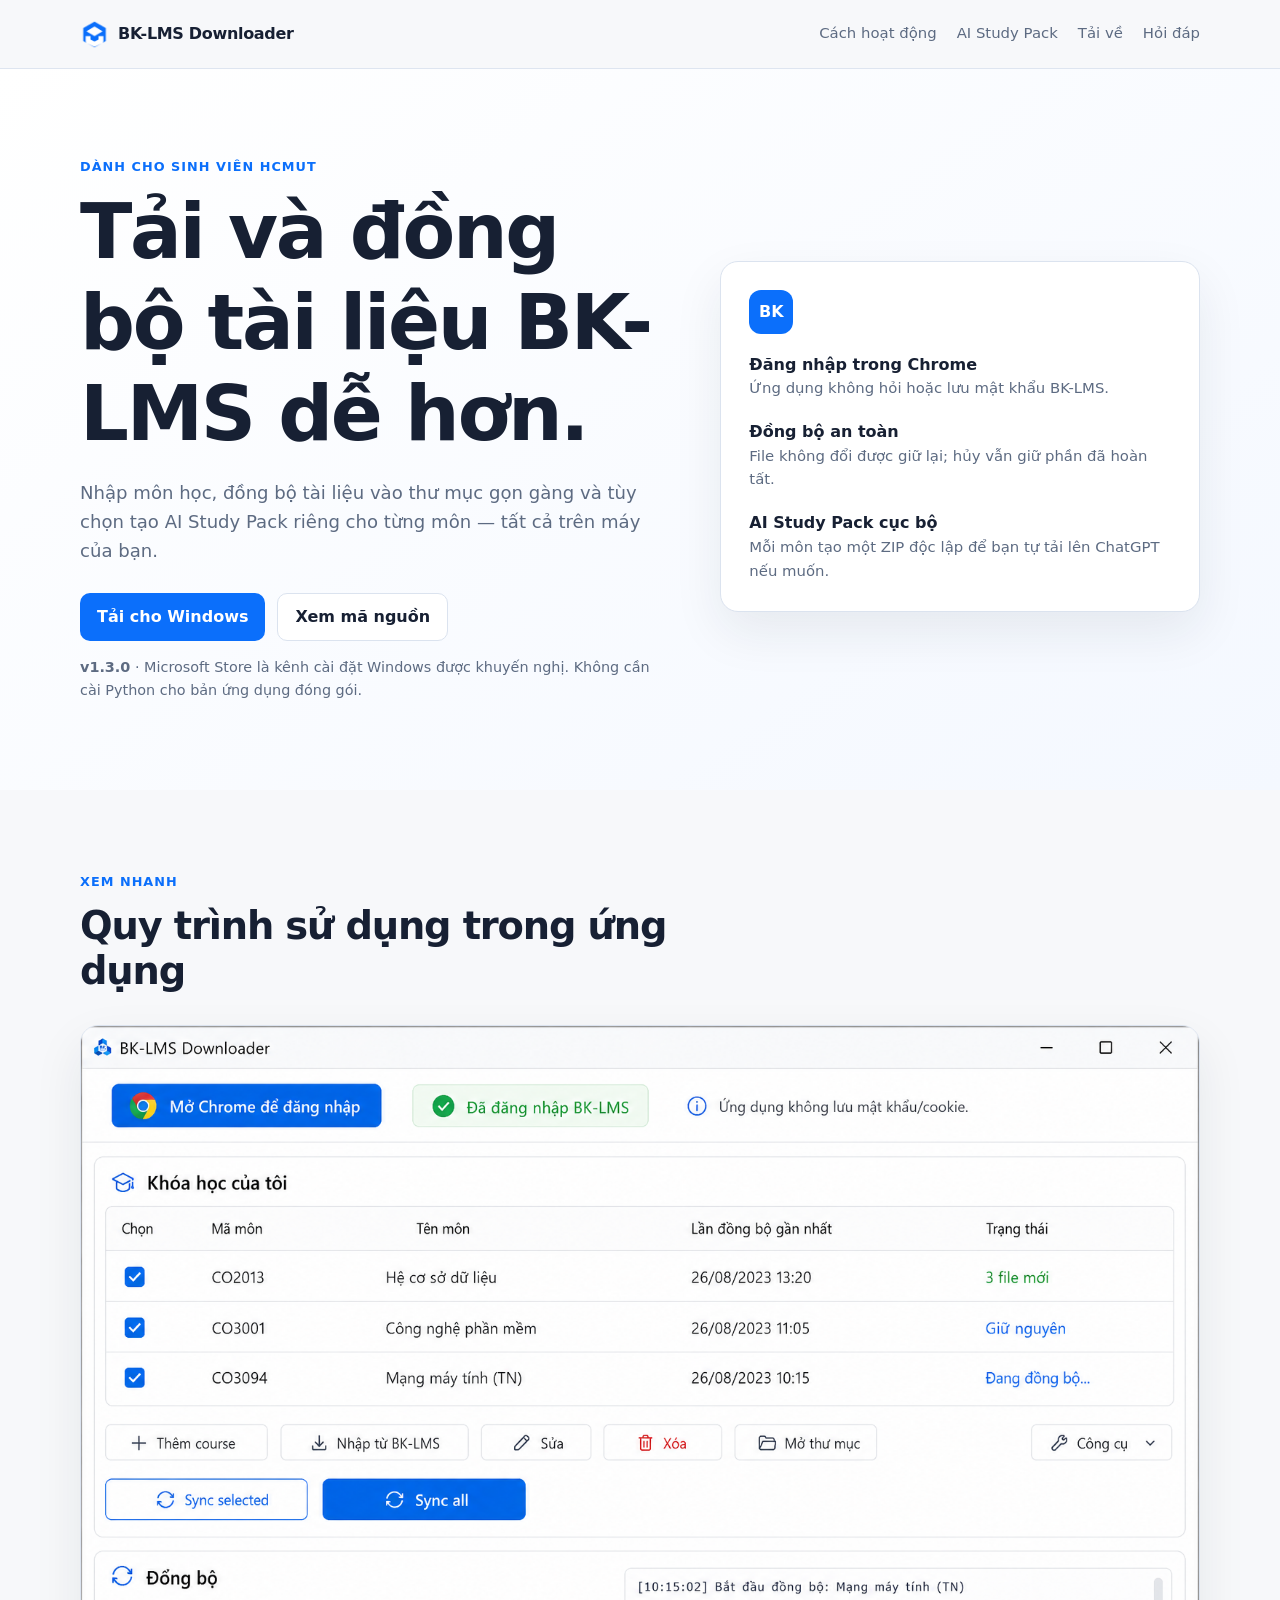
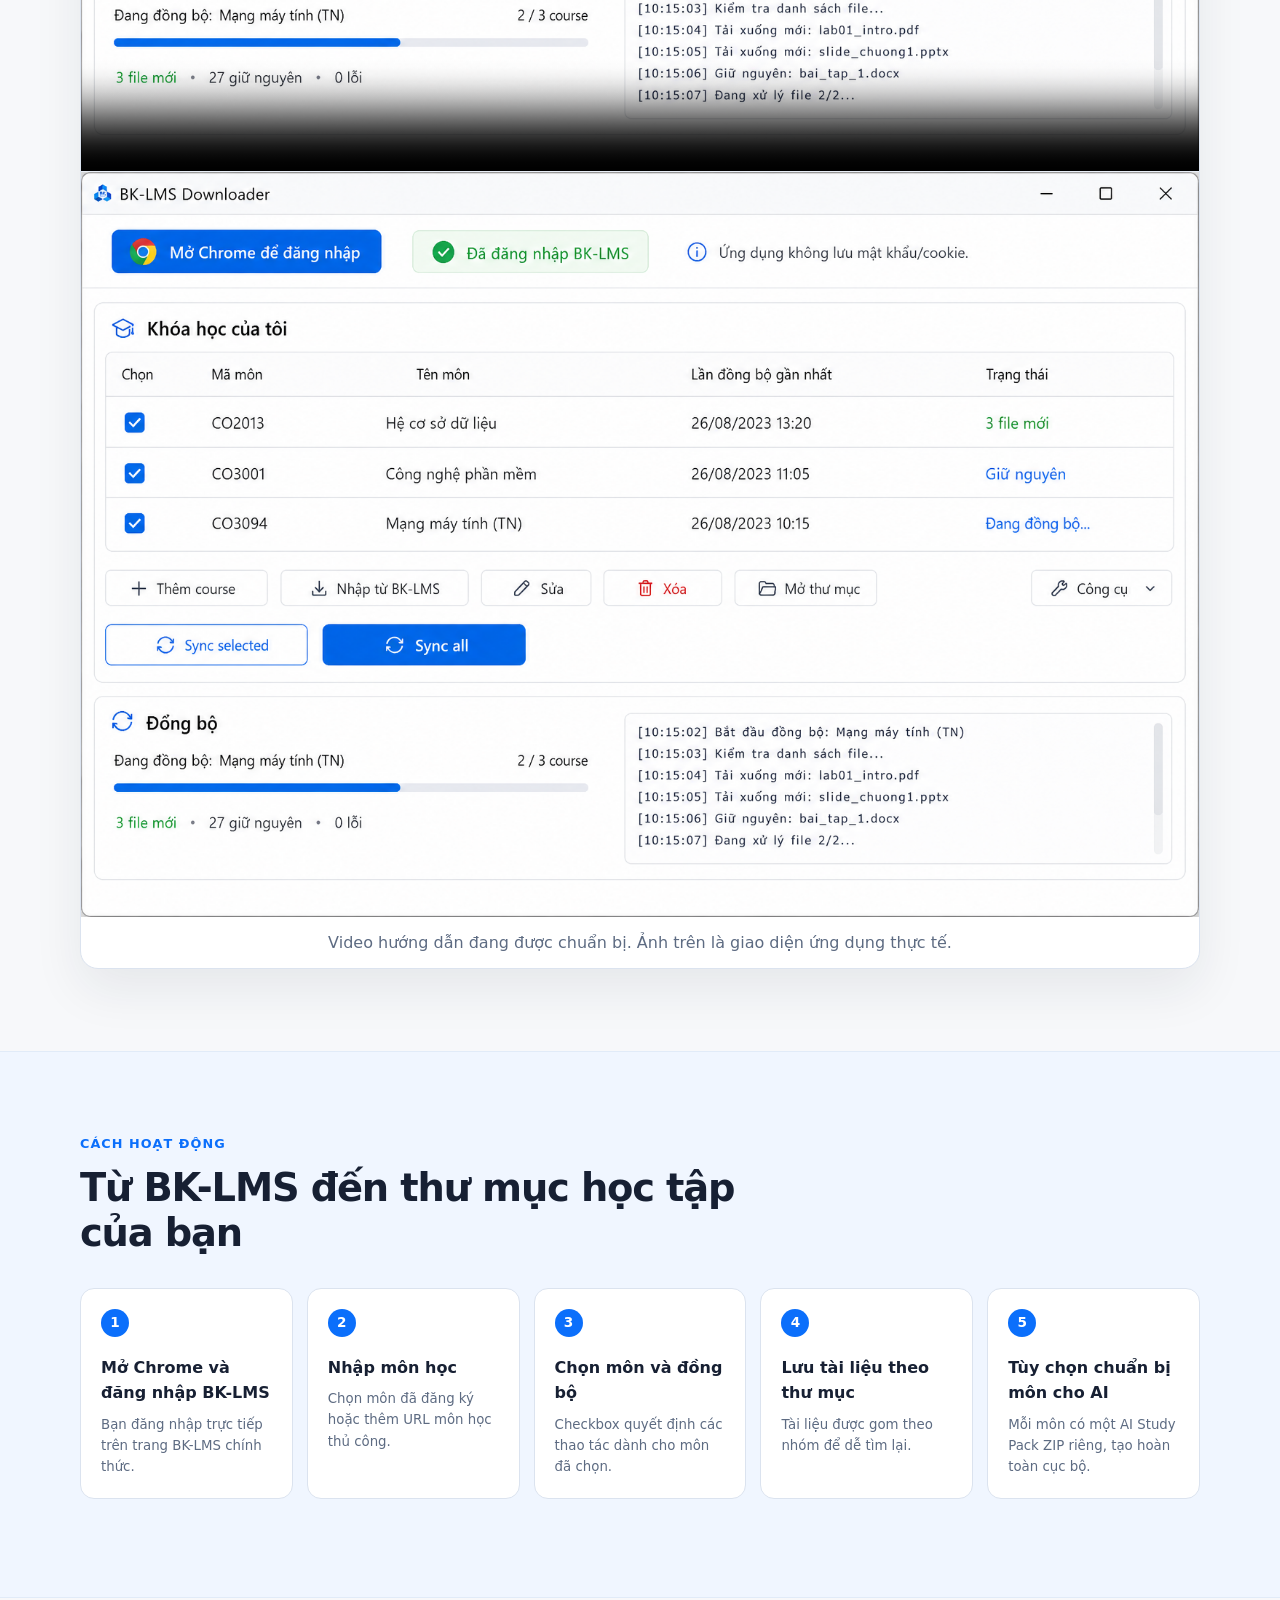
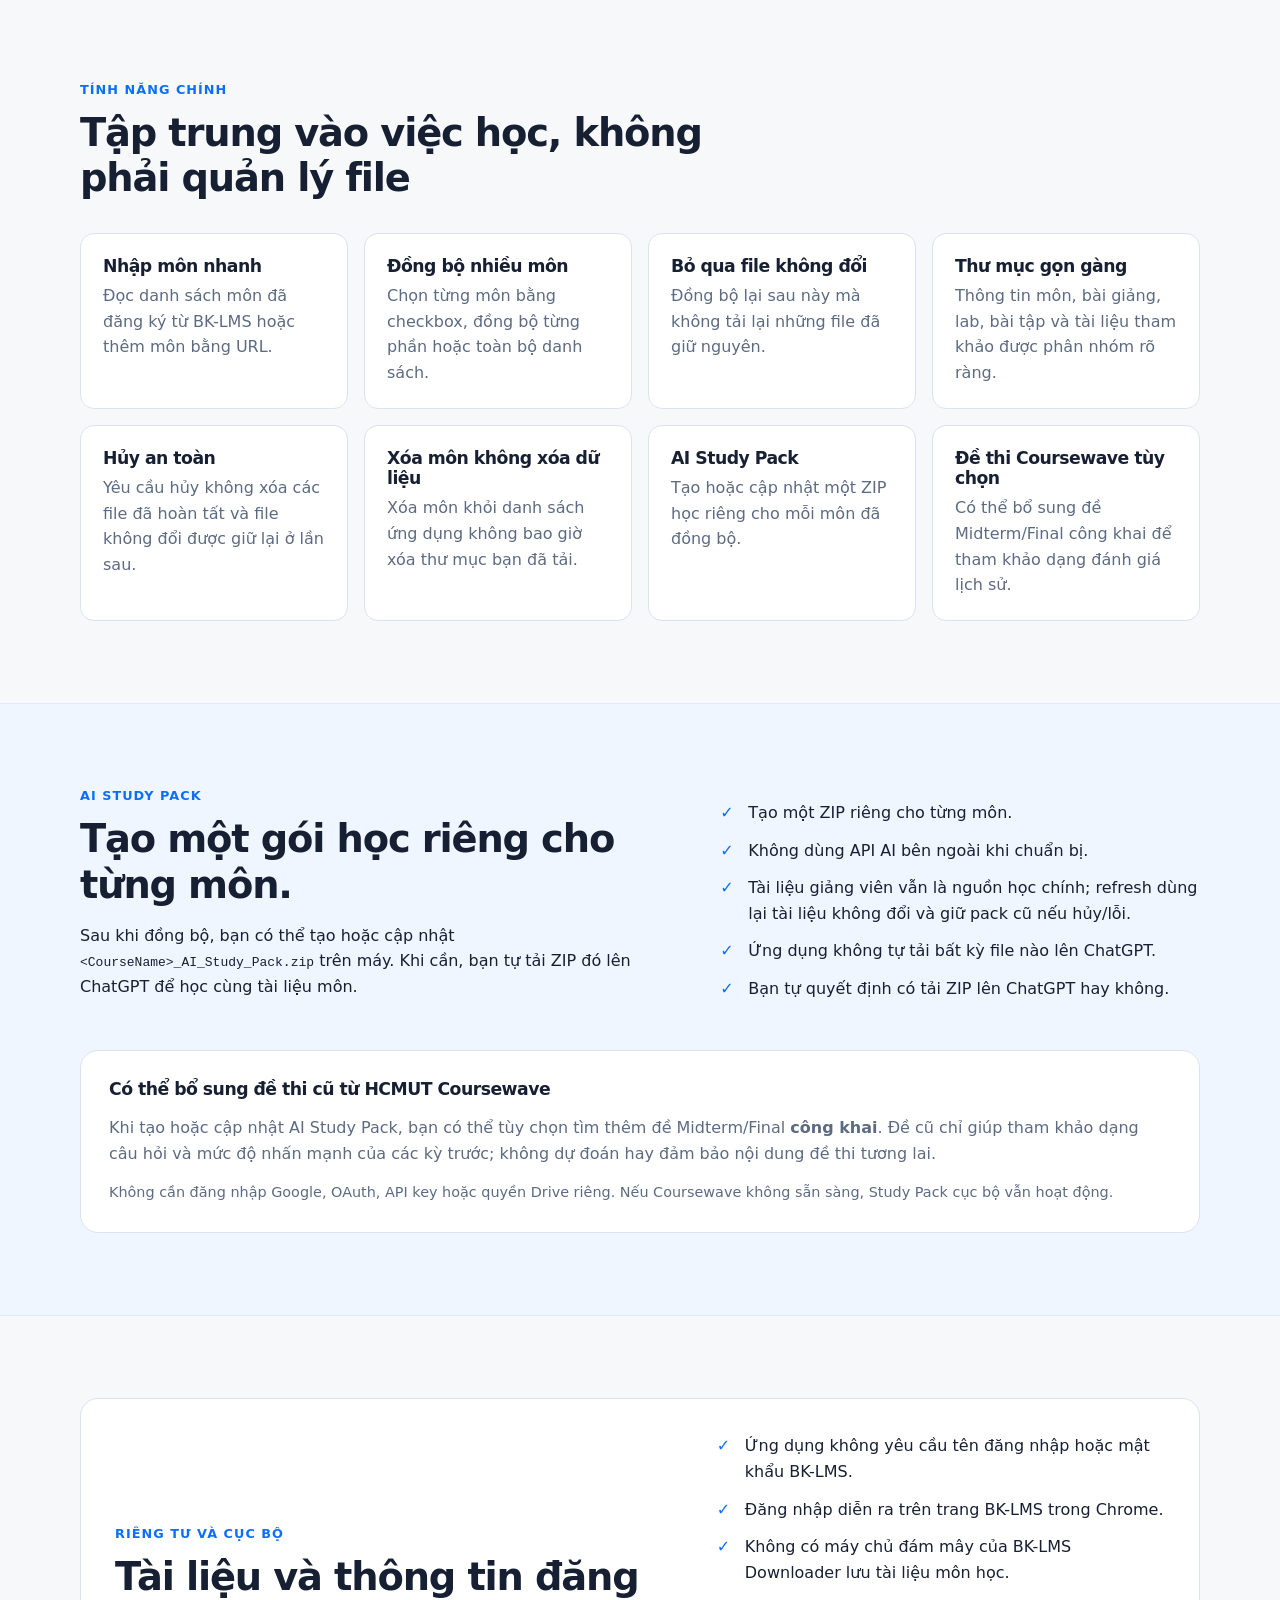
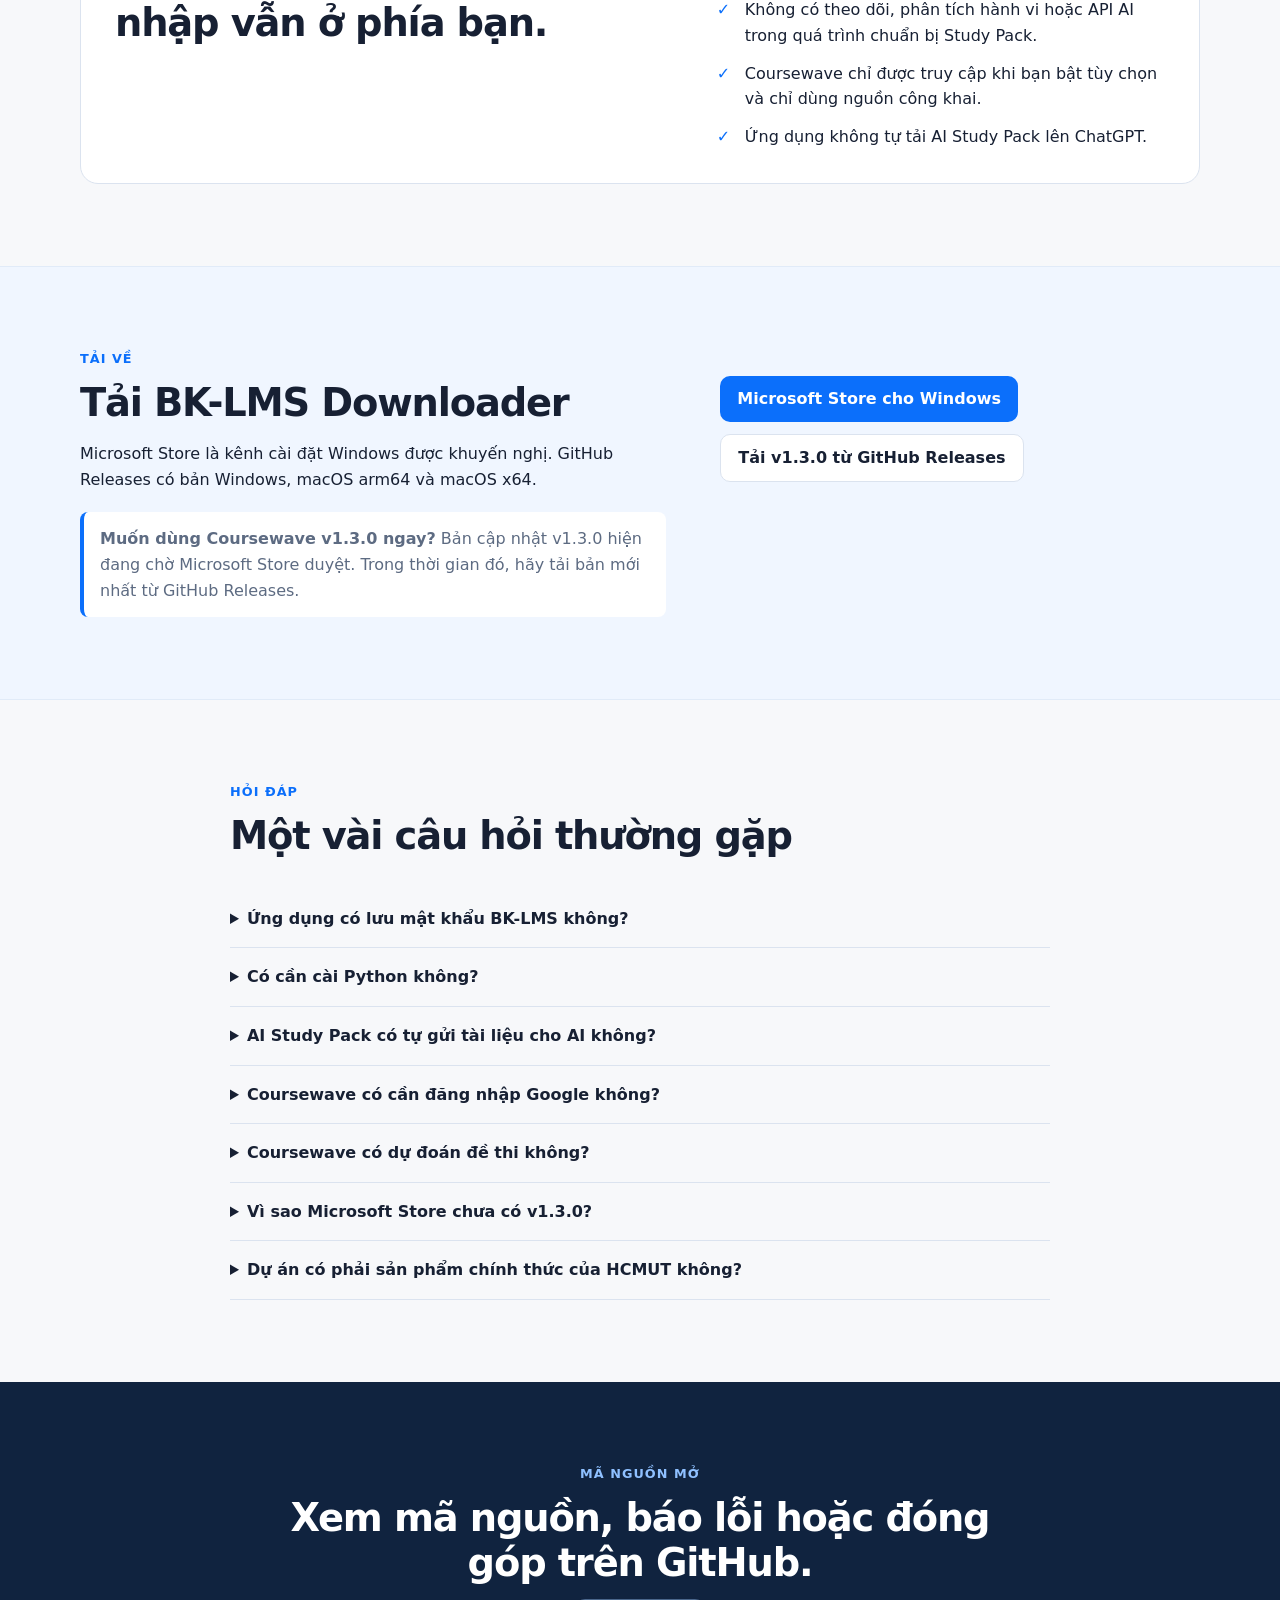
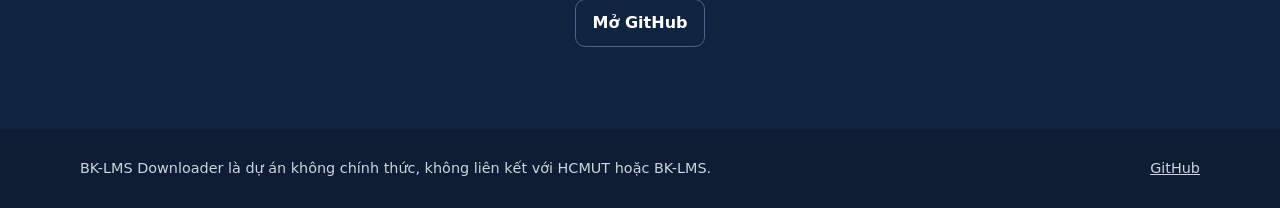
==== commit bc05076a: "docs: refresh website for v1.3.0" ====
--- a/website/index.html
+++ b/website/index.html
@@ -38,12 +38,12 @@
           <div>
             <p class="eyebrow">Dành cho sinh viên HCMUT</p>
             <h1>Tải và đồng bộ tài liệu BK-LMS dễ hơn.</h1>
-            <p class="lead">Nhập môn học, lưu tài liệu theo thư mục gọn gàng và tạo AI Study Pack riêng cho từng môn — tất cả trên máy của bạn.</p>
+            <p class="lead">Nhập môn học, đồng bộ tài liệu vào thư mục gọn gàng và tùy chọn tạo AI Study Pack riêng cho từng môn — tất cả trên máy của bạn.</p>
             <div class="hero-actions">
               <a class="button button-primary" href="https://apps.microsoft.com/detail/9N1TTL7WPJT0">Tải cho Windows</a>
               <a class="button button-secondary" href="https://github.com/TiKyisme/bk-lms-downloader">Xem mã nguồn</a>
             </div>
-            <p class="quiet">Microsoft Store là kênh cài đặt Windows được khuyến nghị. Không cần cài Python cho bản ứng dụng đóng gói.</p>
+            <p class="quiet"><strong>v1.3.0</strong> · Microsoft Store là kênh cài đặt Windows được khuyến nghị. Không cần cài Python cho bản ứng dụng đóng gói.</p>
           </div>
           <div class="hero-card" aria-label="Tóm tắt sản phẩm">
             <div class="hero-card-mark">BK</div>
@@ -106,10 +106,13 @@
           </div>
           <div class="feature-grid">
             <article><h3>Nhập môn nhanh</h3><p>Đọc danh sách môn đã đăng ký từ BK-LMS hoặc thêm môn bằng URL.</p></article>
-            <article><h3>Đồng bộ có chọn lọc</h3><p>Chọn từng môn bằng checkbox, đồng bộ từng phần hoặc toàn bộ danh sách.</p></article>
+            <article><h3>Đồng bộ nhiều môn</h3><p>Chọn từng môn bằng checkbox, đồng bộ từng phần hoặc toàn bộ danh sách.</p></article>
+            <article><h3>Bỏ qua file không đổi</h3><p>Đồng bộ lại sau này mà không tải lại những file đã giữ nguyên.</p></article>
             <article><h3>Thư mục gọn gàng</h3><p>Thông tin môn, bài giảng, lab, bài tập và tài liệu tham khảo được phân nhóm rõ ràng.</p></article>
             <article><h3>Hủy an toàn</h3><p>Yêu cầu hủy không xóa các file đã hoàn tất và file không đổi được giữ lại ở lần sau.</p></article>
-            <article><h3>Đề thi tùy chọn</h3><p>Khi cập nhật AI Study Pack, bạn có thể bổ sung đề Midterm/Final công khai để AI hiểu dạng câu hỏi lịch sử.</p></article>
+            <article><h3>Xóa môn không xóa dữ liệu</h3><p>Xóa môn khỏi danh sách ứng dụng không bao giờ xóa thư mục bạn đã tải.</p></article>
+            <article><h3>AI Study Pack</h3><p>Tạo hoặc cập nhật một ZIP học riêng cho mỗi môn đã đồng bộ.</p></article>
+            <article><h3>Đề thi Coursewave tùy chọn</h3><p>Có thể bổ sung đề Midterm/Final công khai để tham khảo dạng đánh giá lịch sử.</p></article>
           </div>
         </div>
       </section>
@@ -118,16 +121,21 @@
         <div class="container split">
           <div>
             <p class="eyebrow">AI Study Pack</p>
-            <h2 id="ai-title">Chuẩn bị từng môn để học cùng AI, theo cách cục bộ.</h2>
-            <p>Sau khi đồng bộ, bạn có thể tạo một ZIP AI Study Pack độc lập cho mỗi môn. ZIP chứa hướng dẫn học, bản đồ môn học và tài liệu đã được lập chỉ mục.</p>
+            <h2 id="ai-title">Tạo một gói học riêng cho từng môn.</h2>
+            <p>Sau khi đồng bộ, bạn có thể tạo hoặc cập nhật <code>&lt;CourseName&gt;_AI_Study_Pack.zip</code> trên máy. Khi cần, bạn tự tải ZIP đó lên ChatGPT để học cùng tài liệu môn.</p>
           </div>
           <ul class="check-list">
             <li>Tạo một ZIP riêng cho từng môn.</li>
             <li>Không dùng API AI bên ngoài khi chuẩn bị.</li>
-            <li>Đề thi Coursewave là tùy chọn và chỉ dùng để định hướng cách kiểm tra, không thay thế tài liệu giảng viên.</li>
+            <li>Tài liệu giảng viên vẫn là nguồn học chính; refresh dùng lại tài liệu không đổi và giữ pack cũ nếu hủy/lỗi.</li>
             <li>Ứng dụng không tự tải bất kỳ file nào lên ChatGPT.</li>
             <li>Bạn tự quyết định có tải ZIP lên ChatGPT hay không.</li>
           </ul>
+        </div>
+        <div class="container coursewave-card">
+          <h3>Có thể bổ sung đề thi cũ từ HCMUT Coursewave</h3>
+          <p>Khi tạo hoặc cập nhật AI Study Pack, bạn có thể tùy chọn tìm thêm đề Midterm/Final <strong>công khai</strong>. Đề cũ chỉ giúp tham khảo dạng câu hỏi và mức độ nhấn mạnh của các kỳ trước; không dự đoán hay đảm bảo nội dung đề thi tương lai.</p>
+          <p class="quiet">Không cần đăng nhập Google, OAuth, API key hoặc quyền Drive riêng. Nếu Coursewave không sẵn sàng, Study Pack cục bộ vẫn hoạt động.</p>
         </div>
       </section>
 
@@ -142,6 +150,8 @@
             <li>Đăng nhập diễn ra trên trang BK-LMS trong Chrome.</li>
             <li>Không có máy chủ đám mây của BK-LMS Downloader lưu tài liệu môn học.</li>
             <li>Không có theo dõi, phân tích hành vi hoặc API AI trong quá trình chuẩn bị Study Pack.</li>
+            <li>Coursewave chỉ được truy cập khi bạn bật tùy chọn và chỉ dùng nguồn công khai.</li>
+            <li>Ứng dụng không tự tải AI Study Pack lên ChatGPT.</li>
           </ul>
         </div>
       </section>
@@ -150,12 +160,13 @@
         <div class="container download-grid">
           <div>
             <p class="eyebrow">Tải về</p>
-            <h2 id="download-title">Chọn kênh cài đặt phù hợp</h2>
-            <p>Windows nên cài từ Microsoft Store. GitHub Releases cung cấp bản Windows và các bản macOS đóng gói.</p>
+            <h2 id="download-title">Tải BK-LMS Downloader</h2>
+            <p>Microsoft Store là kênh cài đặt Windows được khuyến nghị. GitHub Releases có bản Windows, macOS arm64 và macOS x64.</p>
+            <p class="status-notice"><strong>Muốn dùng Coursewave v1.3.0 ngay?</strong> Bản cập nhật v1.3.0 hiện đang chờ Microsoft Store duyệt. Trong thời gian đó, hãy tải bản mới nhất từ GitHub Releases.</p>
           </div>
           <div class="download-actions">
             <a class="button button-primary" href="https://apps.microsoft.com/detail/9N1TTL7WPJT0">Microsoft Store cho Windows</a>
-            <a class="button button-secondary" href="https://github.com/TiKyisme/bk-lms-downloader/releases/latest">GitHub Releases và macOS</a>
+            <a class="button button-secondary" href="https://github.com/TiKyisme/bk-lms-downloader/releases/latest">Tải v1.3.0 từ GitHub Releases</a>
           </div>
         </div>
       </section>
@@ -166,6 +177,9 @@
           <details><summary>Ứng dụng có lưu mật khẩu BK-LMS không?</summary><p>Không. Bạn đăng nhập trực tiếp trong Chrome trên trang BK-LMS.</p></details>
           <details><summary>Có cần cài Python không?</summary><p>Không cần cho bản ứng dụng đóng gói từ Microsoft Store hoặc GitHub Releases.</p></details>
           <details><summary>AI Study Pack có tự gửi tài liệu cho AI không?</summary><p>Không. Ứng dụng chỉ tạo ZIP cục bộ; bạn tự chọn có tải ZIP đó lên ChatGPT hay không.</p></details>
+          <details><summary>Coursewave có cần đăng nhập Google không?</summary><p>Không. Tùy chọn này chỉ xem nguồn Coursewave và Google Drive công khai; không dùng OAuth, API key hay quyền Drive riêng.</p></details>
+          <details><summary>Coursewave có dự đoán đề thi không?</summary><p>Không. Đề cũ chỉ dùng để tham khảo dạng câu hỏi, phong cách đánh giá và trọng tâm lịch sử; tài liệu giảng viên vẫn là nguồn chính.</p></details>
+          <details><summary>Vì sao Microsoft Store chưa có v1.3.0?</summary><p>Bản v1.3.0 đã phát hành trên GitHub và đang chờ Microsoft Store duyệt cập nhật. Trong thời gian đó có thể tải v1.3.0 từ GitHub Releases.</p></details>
           <details><summary>Dự án có phải sản phẩm chính thức của HCMUT không?</summary><p>Không. Đây là dự án mã nguồn mở không chính thức, không liên kết với HCMUT hoặc BK-LMS.</p></details>
         </div>
       </section>
--- a/website/styles.css
+++ b/website/styles.css
@@ -67,6 +67,9 @@
 .check-list li { padding-left: 28px; position: relative; }
 .check-list li::before { content: "✓"; position: absolute; left: 0; color: var(--primary); font-weight: 800; }
 .privacy-card { padding: 34px; border: 1px solid var(--border); border-radius: 18px; background: var(--surface); }
+.coursewave-card { margin-top: 34px; padding: 28px; border: 1px solid var(--border); border-radius: 18px; background: var(--surface); }
+.coursewave-card p { color: var(--muted); margin-bottom: 0; }
+.status-notice { margin: 20px 0 0; padding: 14px 16px; border-left: 4px solid var(--primary); border-radius: 8px; background: var(--surface); color: var(--muted); }
 .download-grid { align-items: start; }
 .faq { max-width: 820px; }
 details { padding: 16px 0; border-bottom: 1px solid var(--border); }
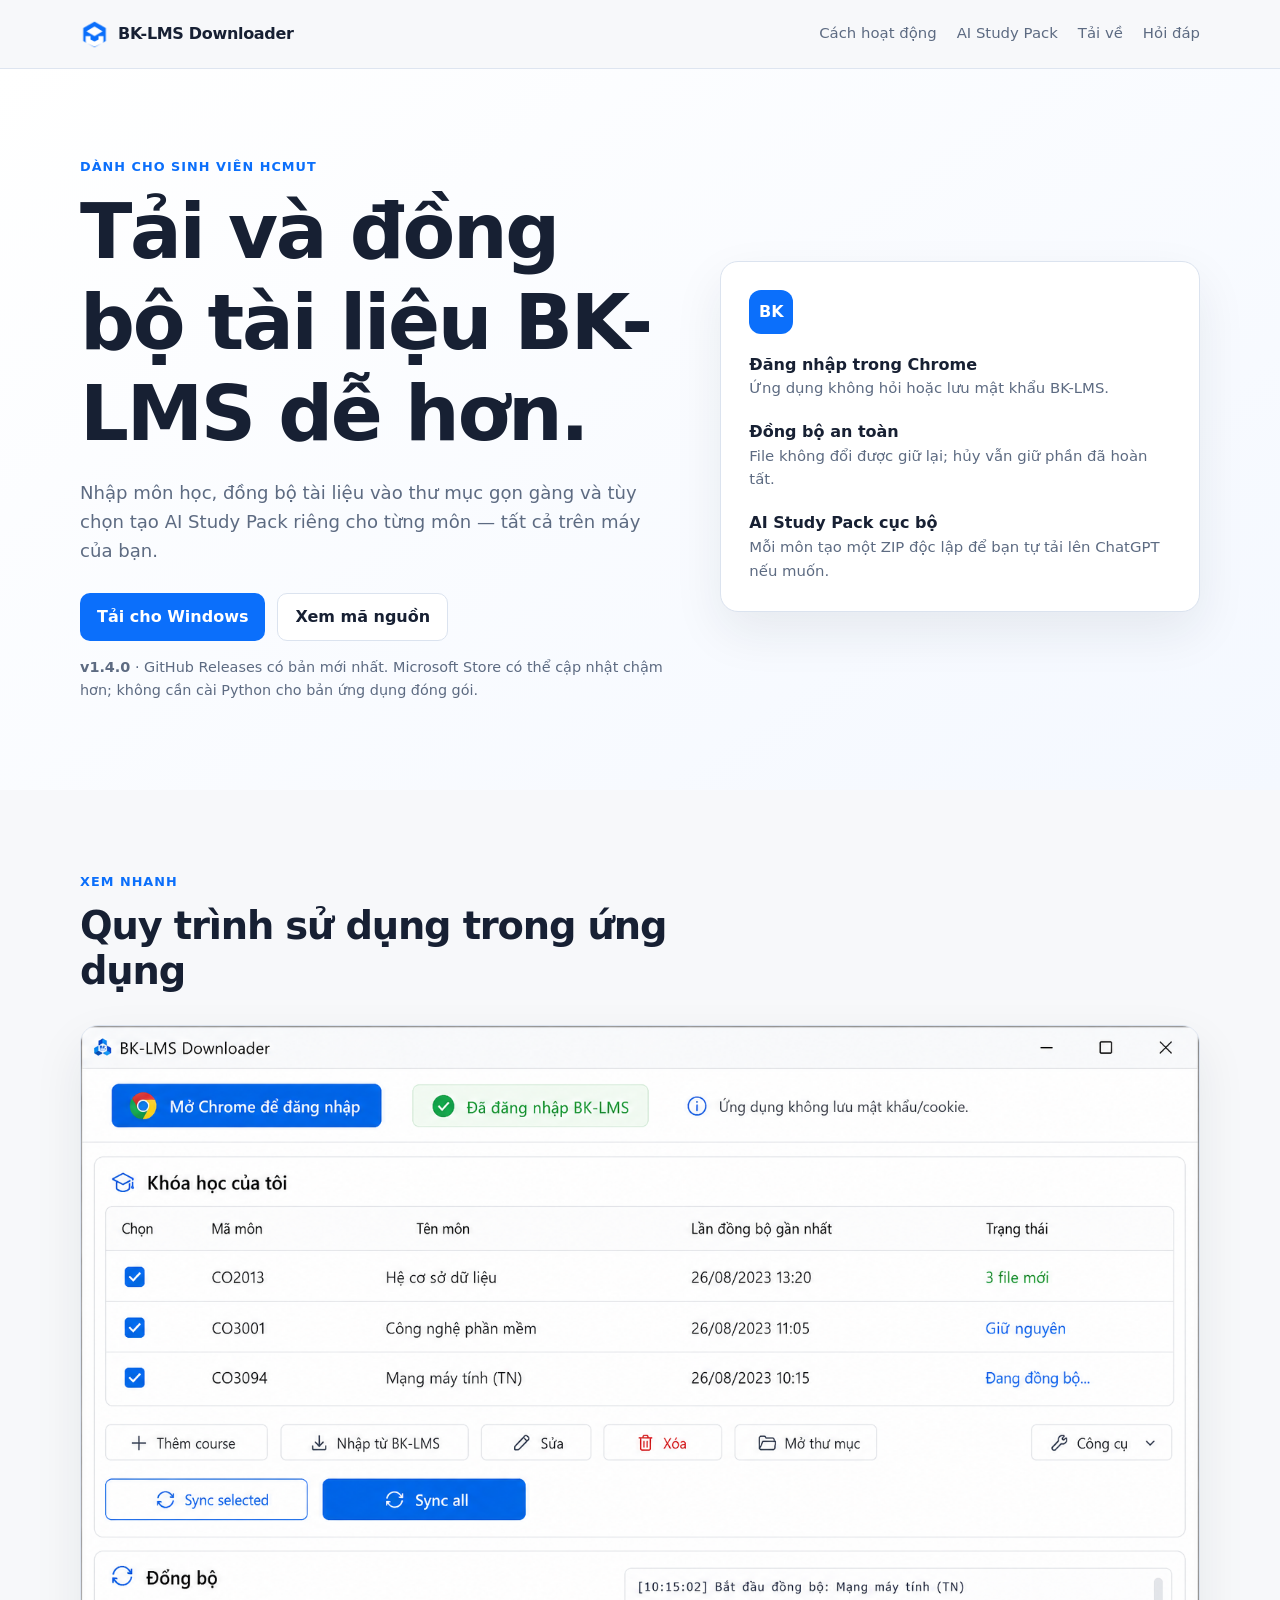
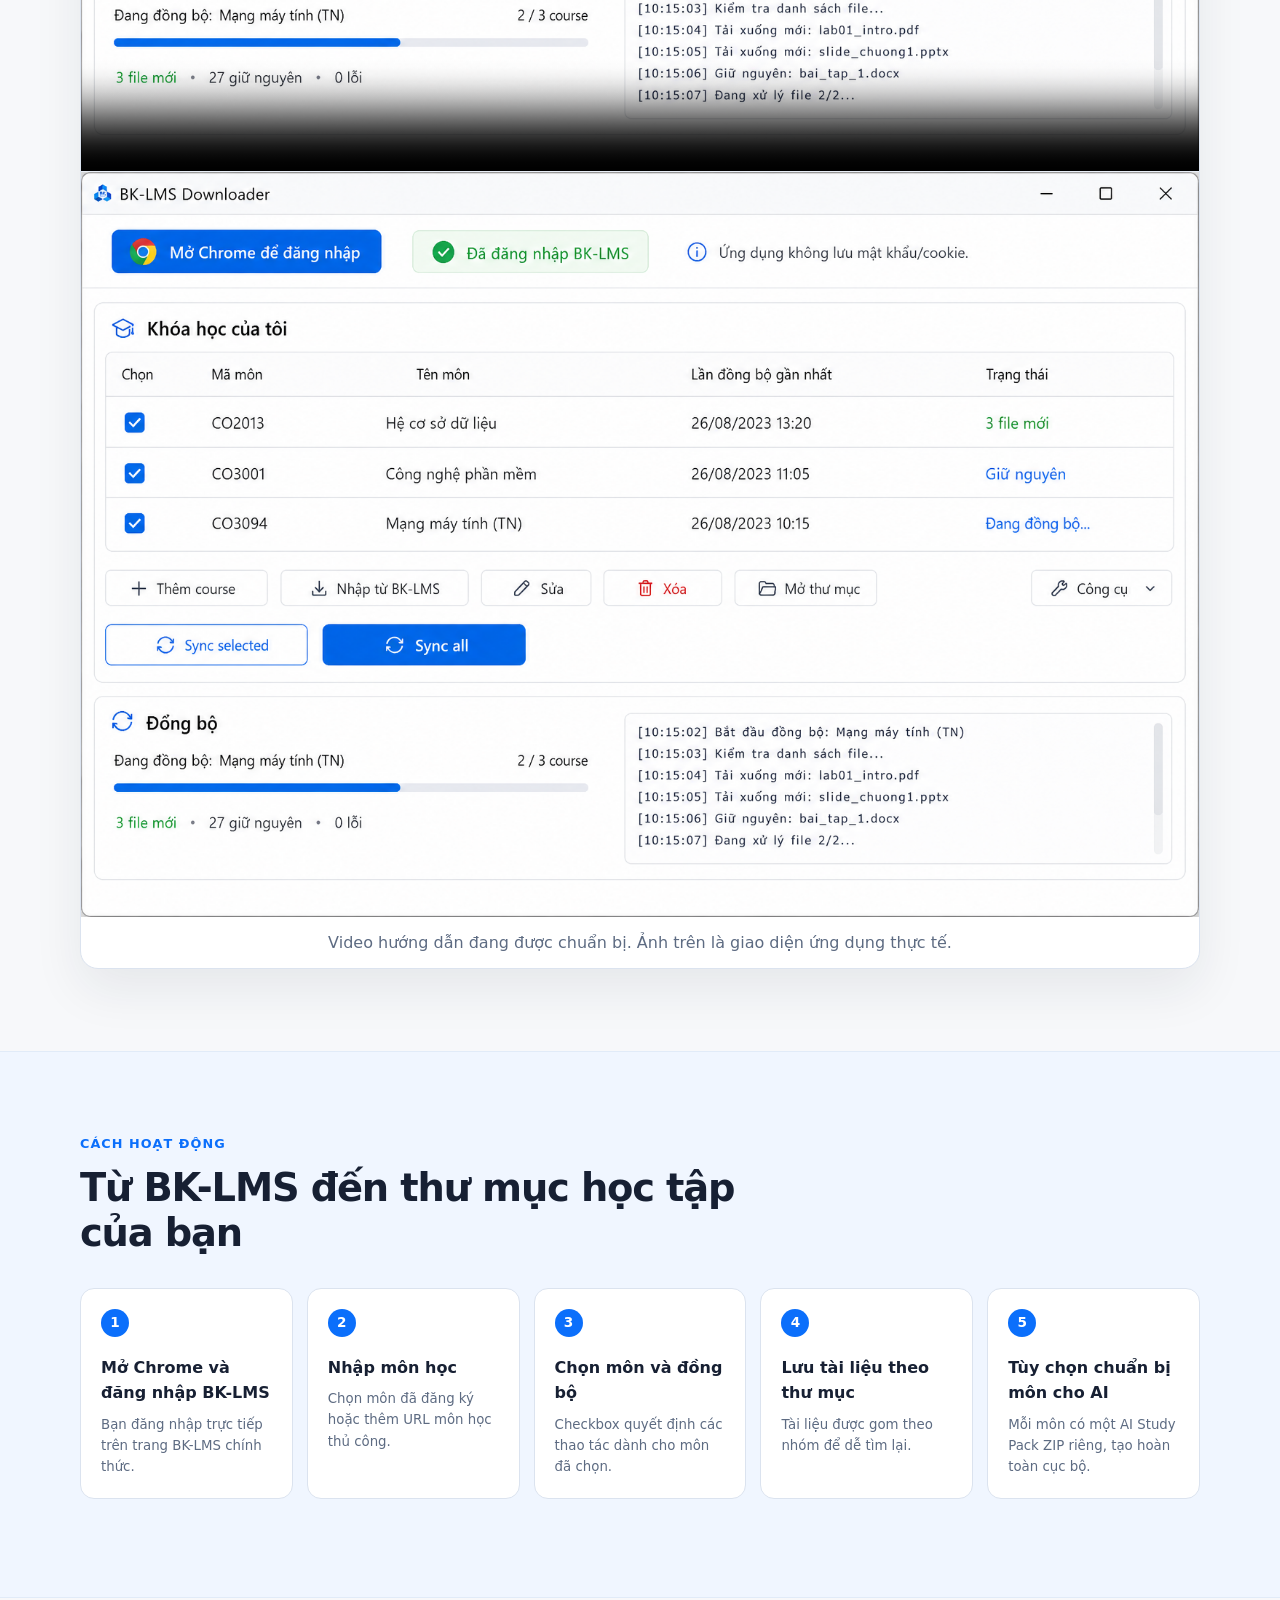
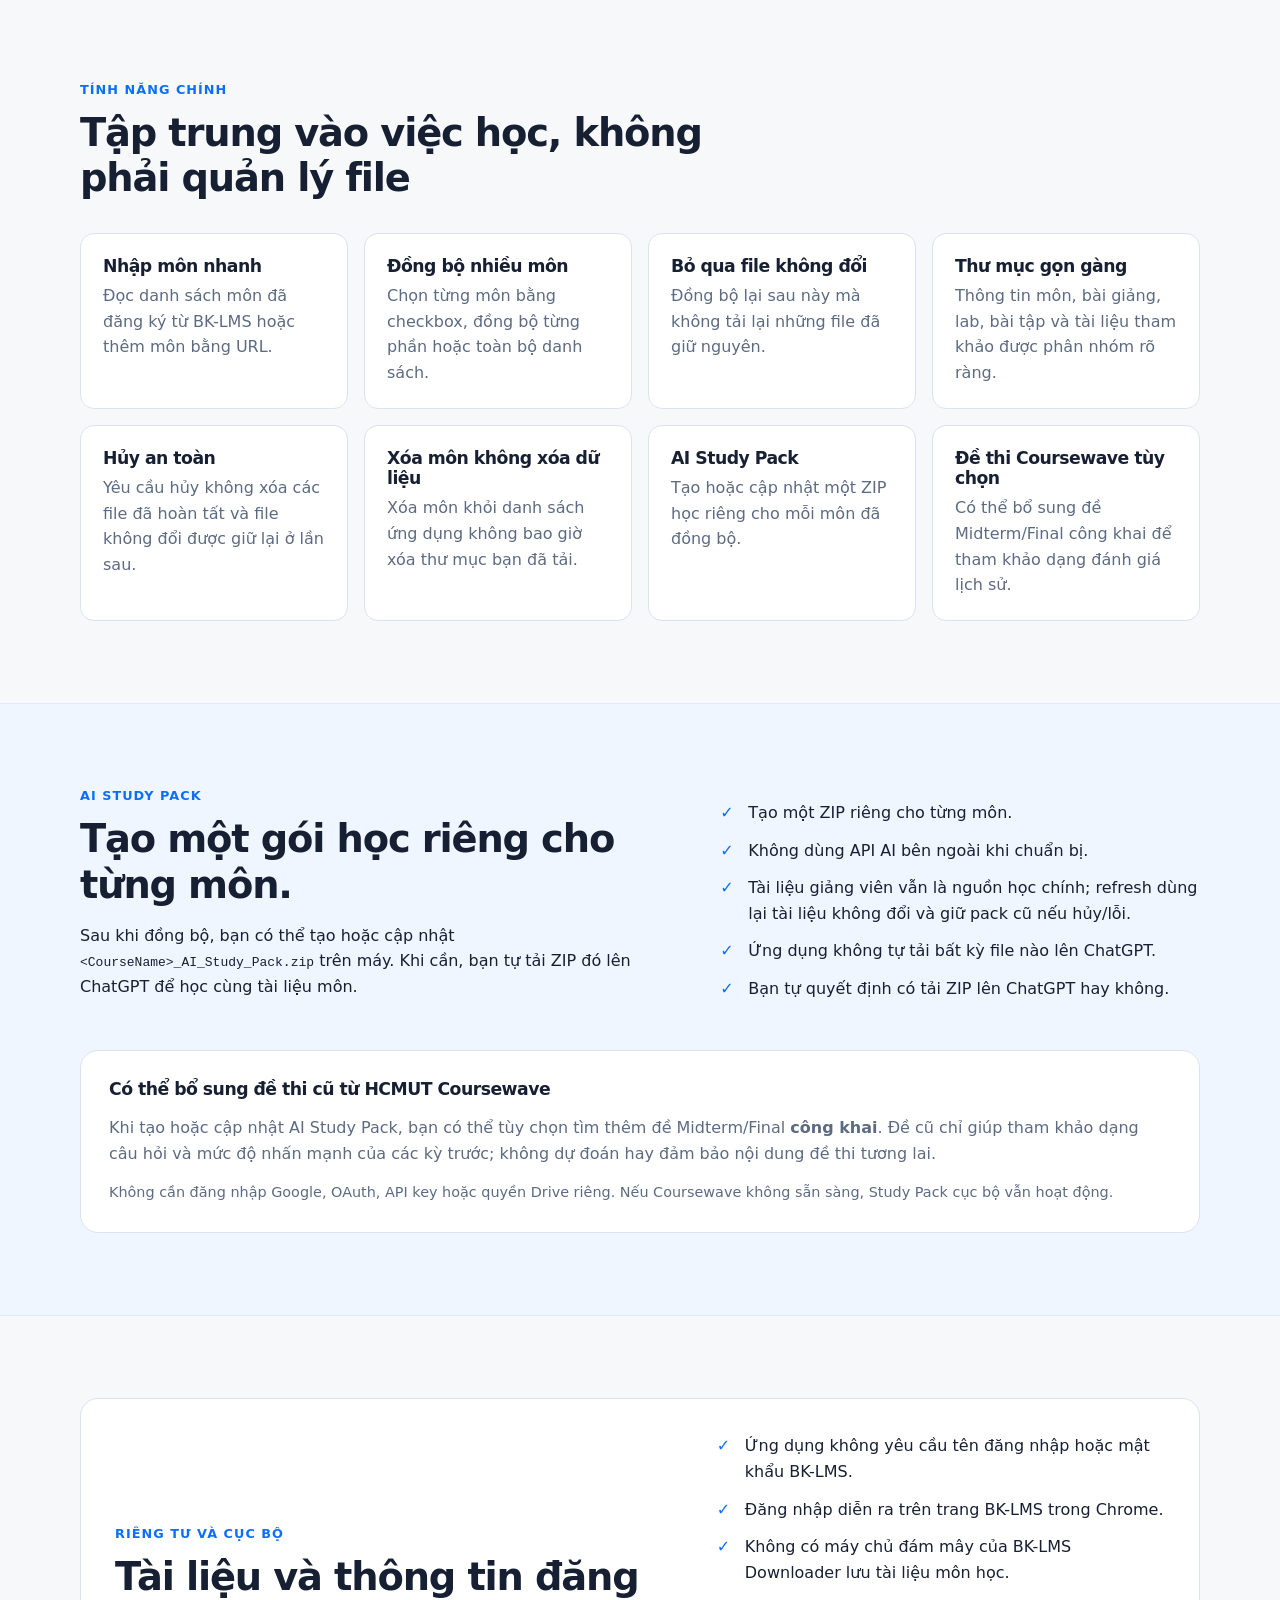
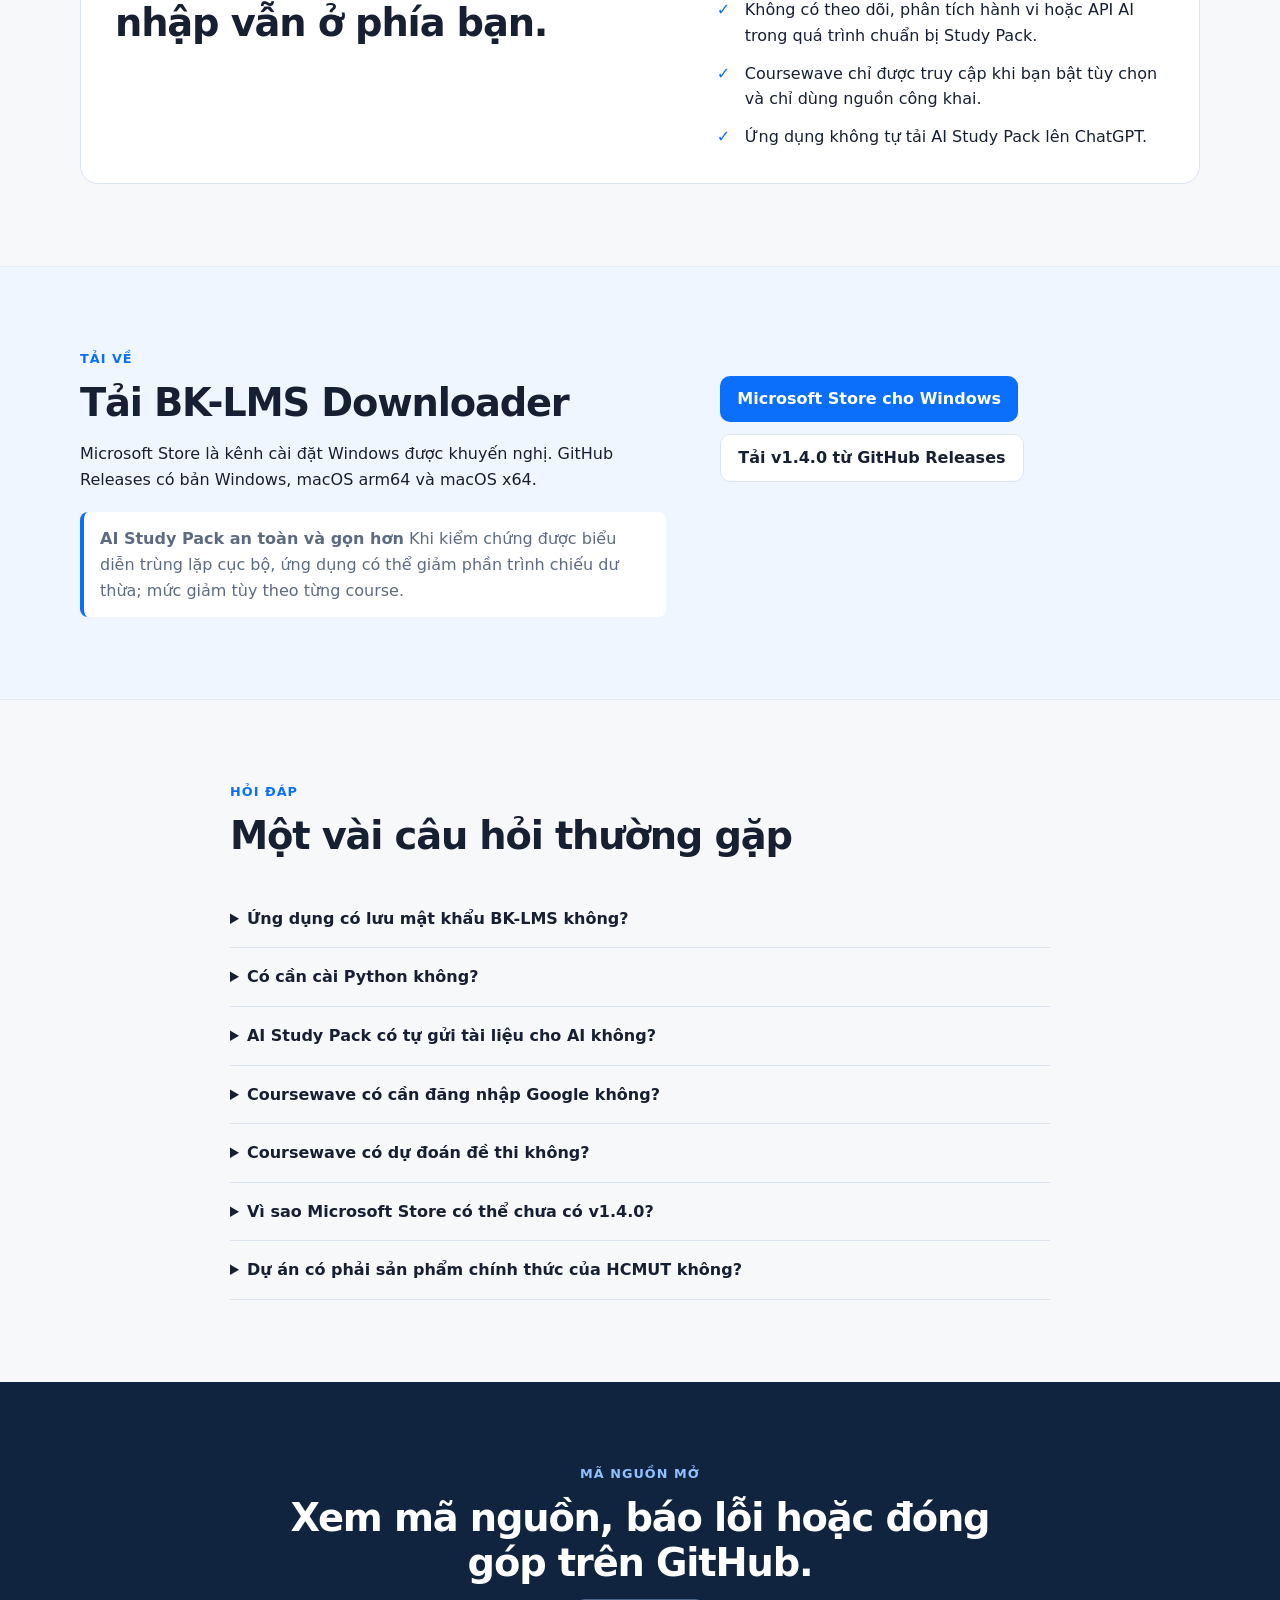
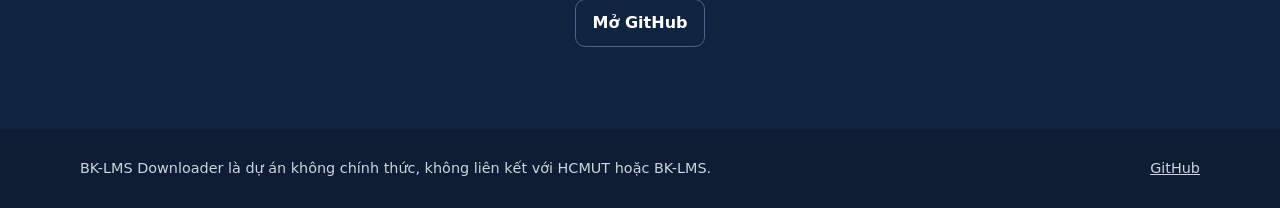
==== commit 2cef6a9d: "release: prepare v1.4.0" ====
--- a/website/index.html
+++ b/website/index.html
@@ -43,7 +43,7 @@
               <a class="button button-primary" href="https://apps.microsoft.com/detail/9N1TTL7WPJT0">Tải cho Windows</a>
               <a class="button button-secondary" href="https://github.com/TiKyisme/bk-lms-downloader">Xem mã nguồn</a>
             </div>
-            <p class="quiet"><strong>v1.3.0</strong> · Microsoft Store là kênh cài đặt Windows được khuyến nghị. Không cần cài Python cho bản ứng dụng đóng gói.</p>
+            <p class="quiet"><strong>v1.4.0</strong> · GitHub Releases có bản mới nhất. Microsoft Store có thể cập nhật chậm hơn; không cần cài Python cho bản ứng dụng đóng gói.</p>
           </div>
           <div class="hero-card" aria-label="Tóm tắt sản phẩm">
             <div class="hero-card-mark">BK</div>
@@ -162,11 +162,11 @@
             <p class="eyebrow">Tải về</p>
             <h2 id="download-title">Tải BK-LMS Downloader</h2>
             <p>Microsoft Store là kênh cài đặt Windows được khuyến nghị. GitHub Releases có bản Windows, macOS arm64 và macOS x64.</p>
-            <p class="status-notice"><strong>Muốn dùng Coursewave v1.3.0 ngay?</strong> Bản cập nhật v1.3.0 hiện đang chờ Microsoft Store duyệt. Trong thời gian đó, hãy tải bản mới nhất từ GitHub Releases.</p>
+            <p class="status-notice"><strong>AI Study Pack an toàn và gọn hơn</strong> Khi kiểm chứng được biểu diễn trùng lặp cục bộ, ứng dụng có thể giảm phần trình chiếu dư thừa; mức giảm tùy theo từng course.</p>
           </div>
           <div class="download-actions">
             <a class="button button-primary" href="https://apps.microsoft.com/detail/9N1TTL7WPJT0">Microsoft Store cho Windows</a>
-            <a class="button button-secondary" href="https://github.com/TiKyisme/bk-lms-downloader/releases/latest">Tải v1.3.0 từ GitHub Releases</a>
+            <a class="button button-secondary" href="https://github.com/TiKyisme/bk-lms-downloader/releases/latest">Tải v1.4.0 từ GitHub Releases</a>
           </div>
         </div>
       </section>
@@ -179,7 +179,7 @@
           <details><summary>AI Study Pack có tự gửi tài liệu cho AI không?</summary><p>Không. Ứng dụng chỉ tạo ZIP cục bộ; bạn tự chọn có tải ZIP đó lên ChatGPT hay không.</p></details>
           <details><summary>Coursewave có cần đăng nhập Google không?</summary><p>Không. Tùy chọn này chỉ xem nguồn Coursewave và Google Drive công khai; không dùng OAuth, API key hay quyền Drive riêng.</p></details>
           <details><summary>Coursewave có dự đoán đề thi không?</summary><p>Không. Đề cũ chỉ dùng để tham khảo dạng câu hỏi, phong cách đánh giá và trọng tâm lịch sử; tài liệu giảng viên vẫn là nguồn chính.</p></details>
-          <details><summary>Vì sao Microsoft Store chưa có v1.3.0?</summary><p>Bản v1.3.0 đã phát hành trên GitHub và đang chờ Microsoft Store duyệt cập nhật. Trong thời gian đó có thể tải v1.3.0 từ GitHub Releases.</p></details>
+          <details><summary>Vì sao Microsoft Store có thể chưa có v1.4.0?</summary><p>GitHub Releases có bản v1.4.0 mới nhất; Microsoft Store có thể cập nhật chậm hơn trong thời gian chứng nhận.</p></details>
           <details><summary>Dự án có phải sản phẩm chính thức của HCMUT không?</summary><p>Không. Đây là dự án mã nguồn mở không chính thức, không liên kết với HCMUT hoặc BK-LMS.</p></details>
         </div>
       </section>
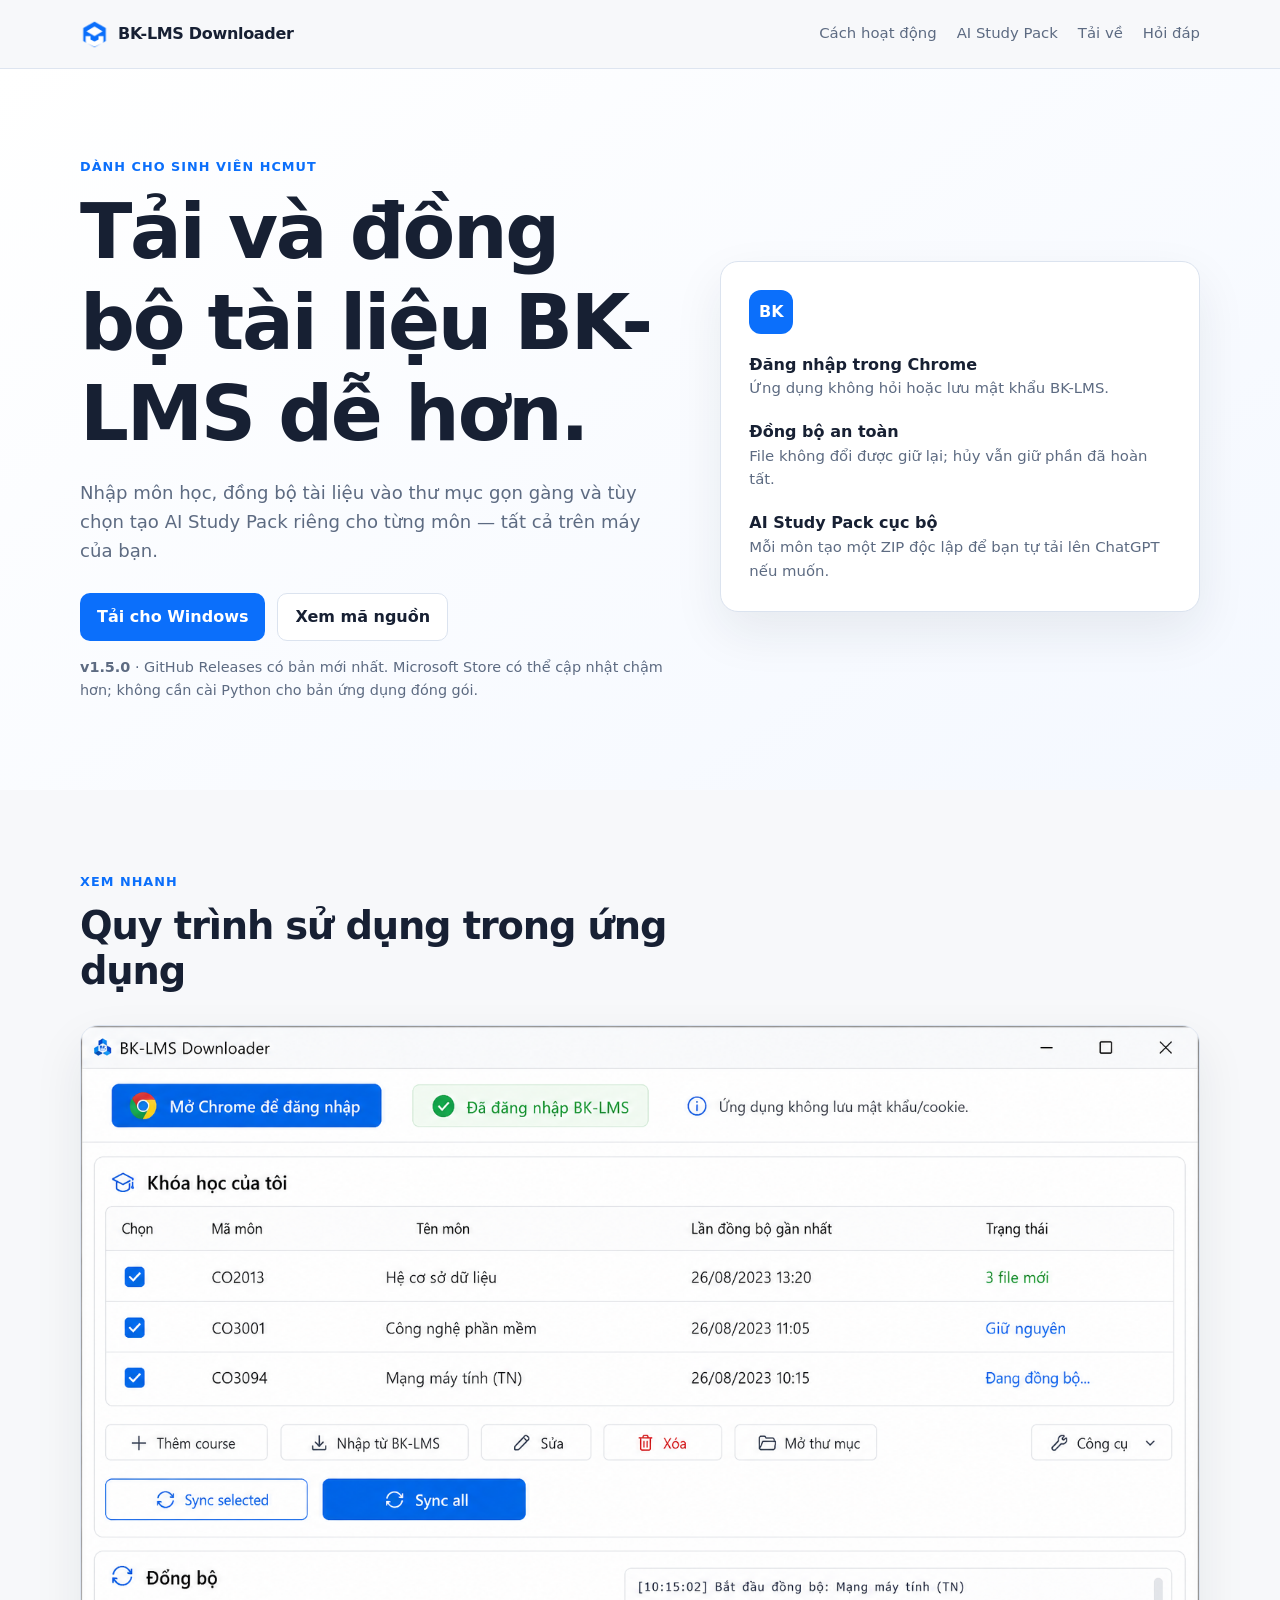
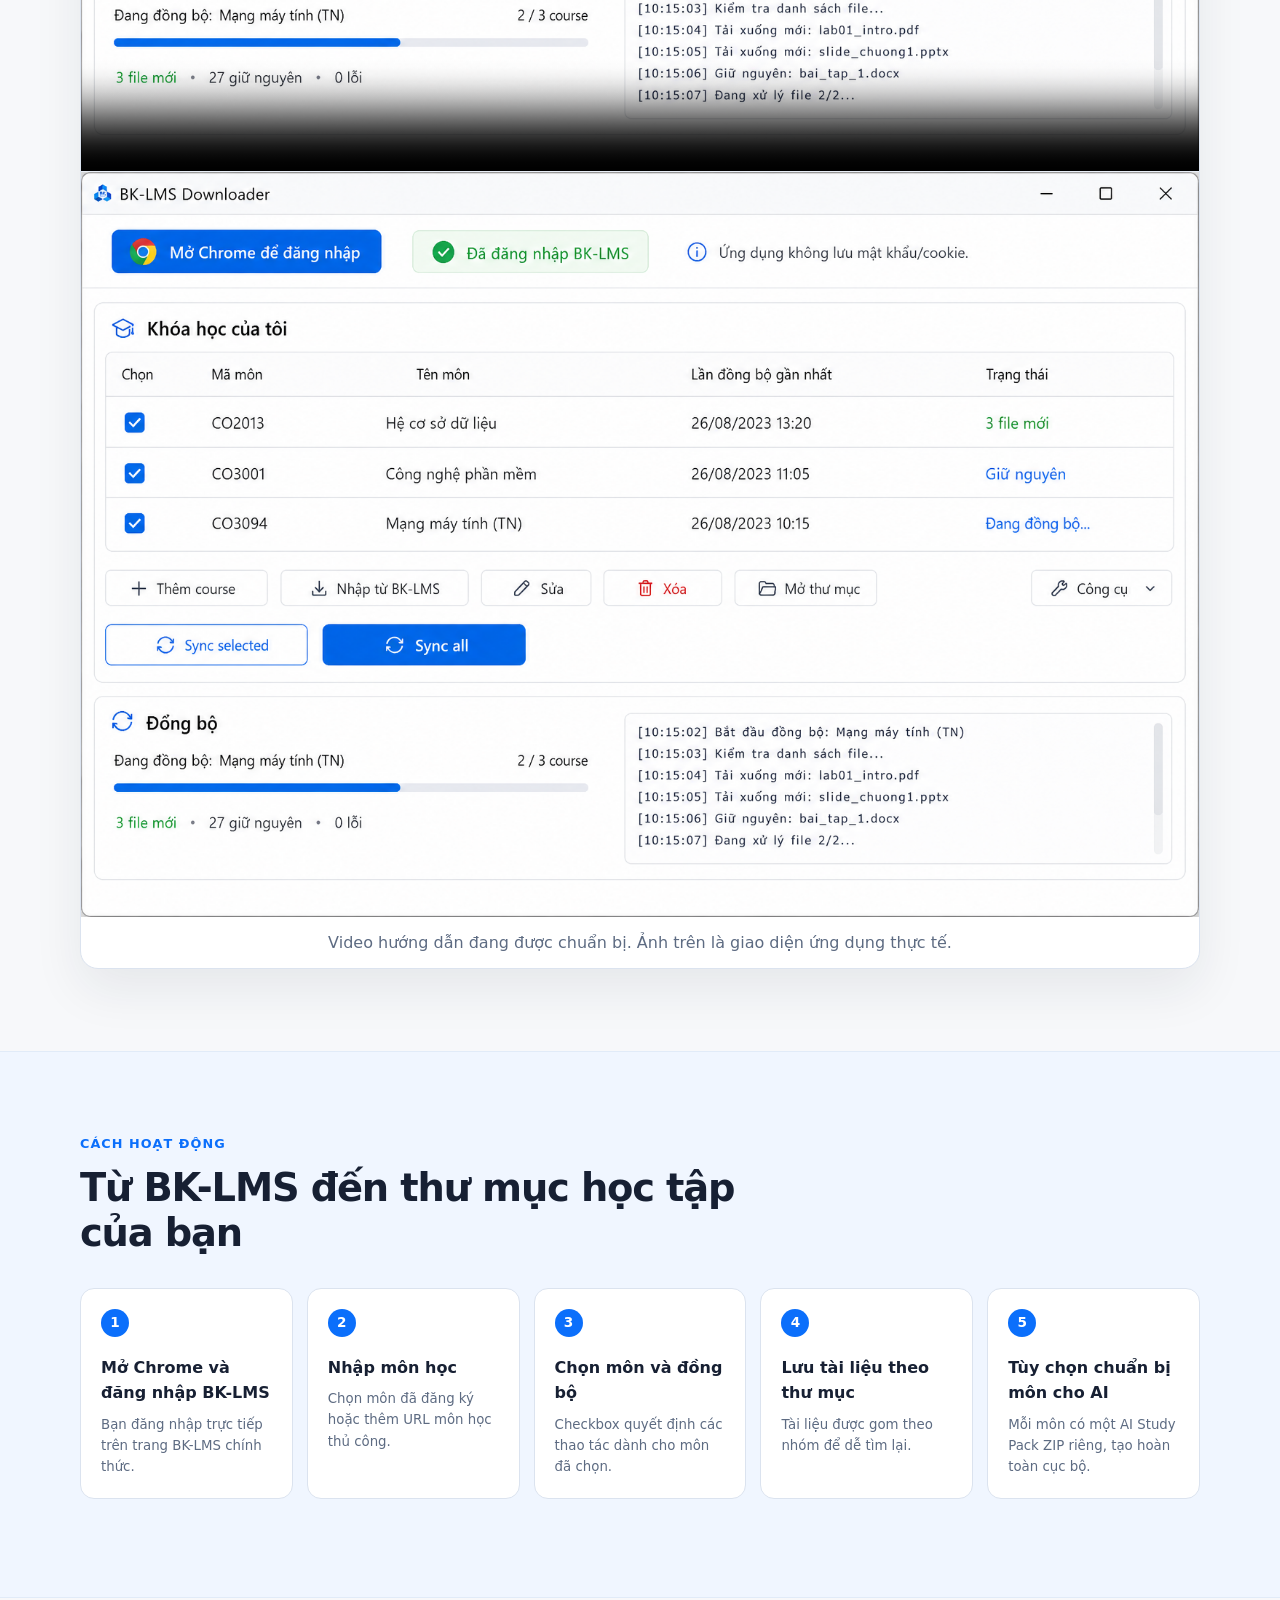
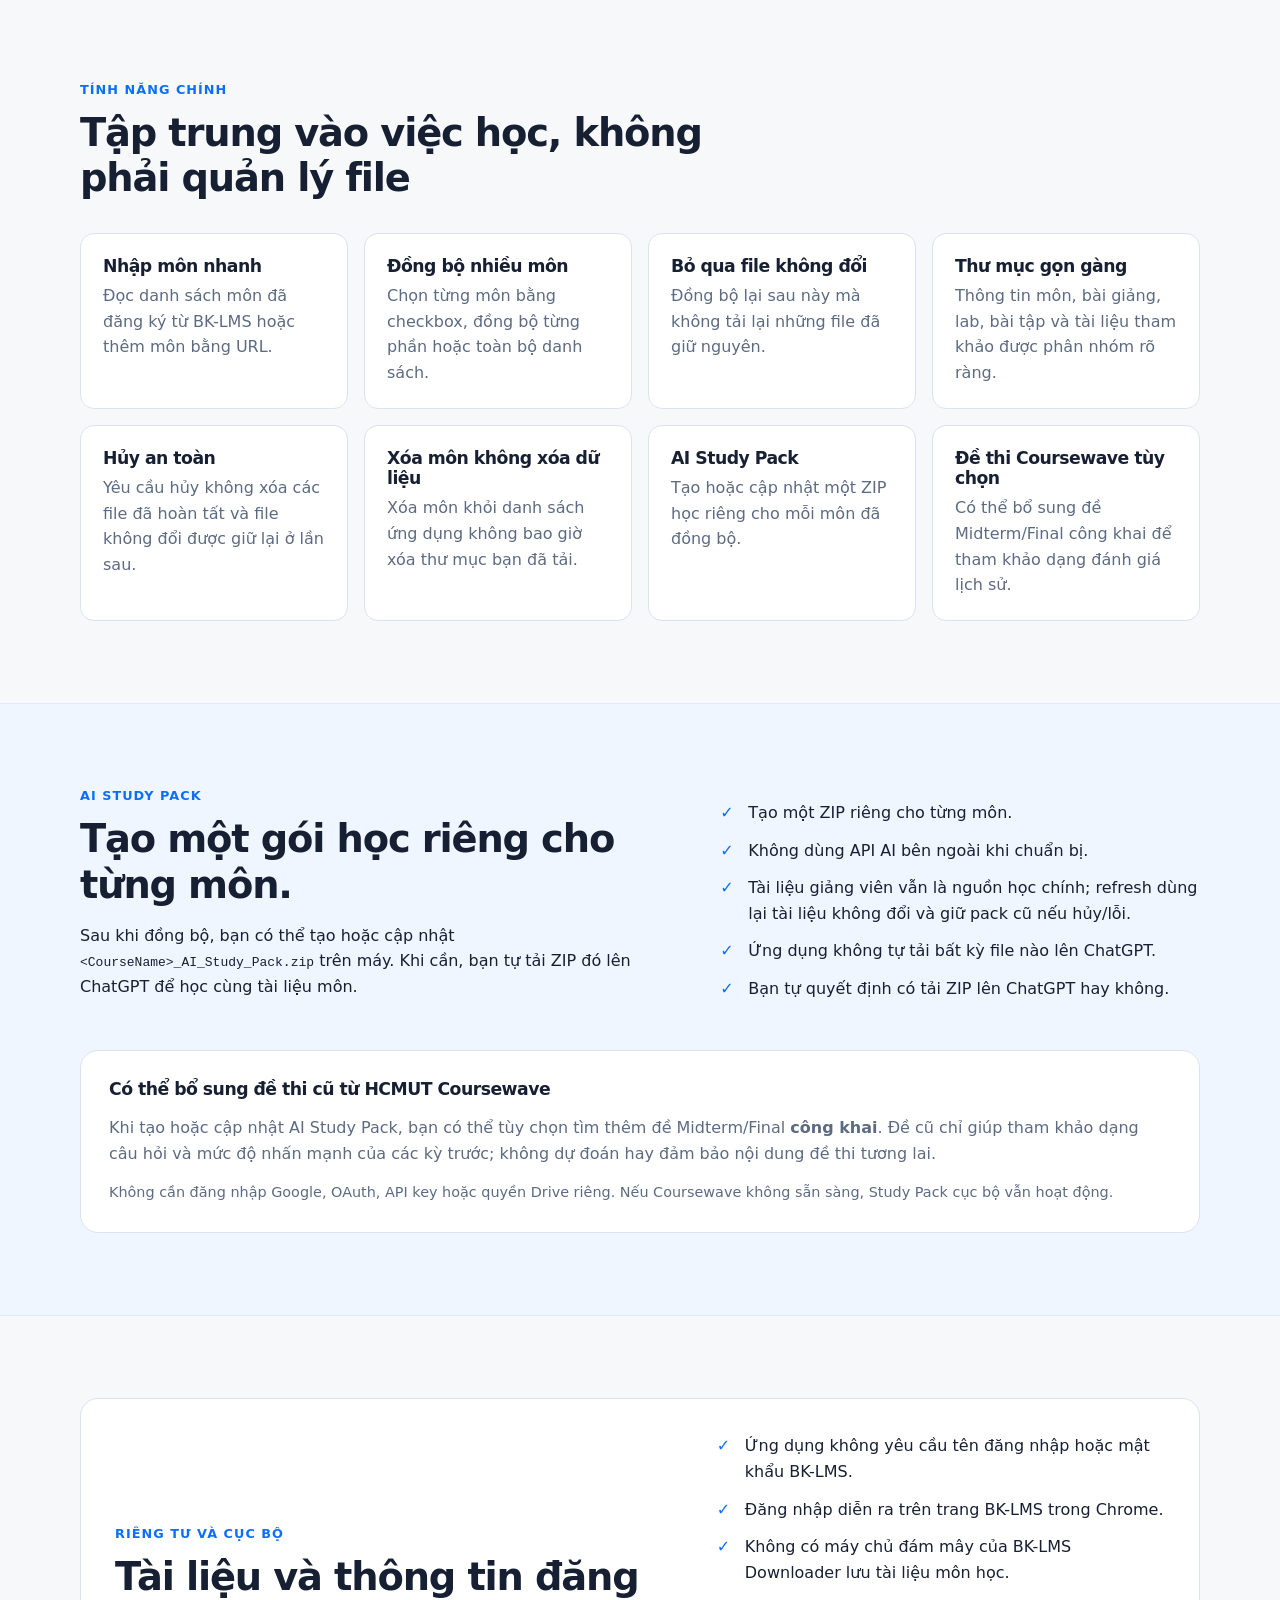
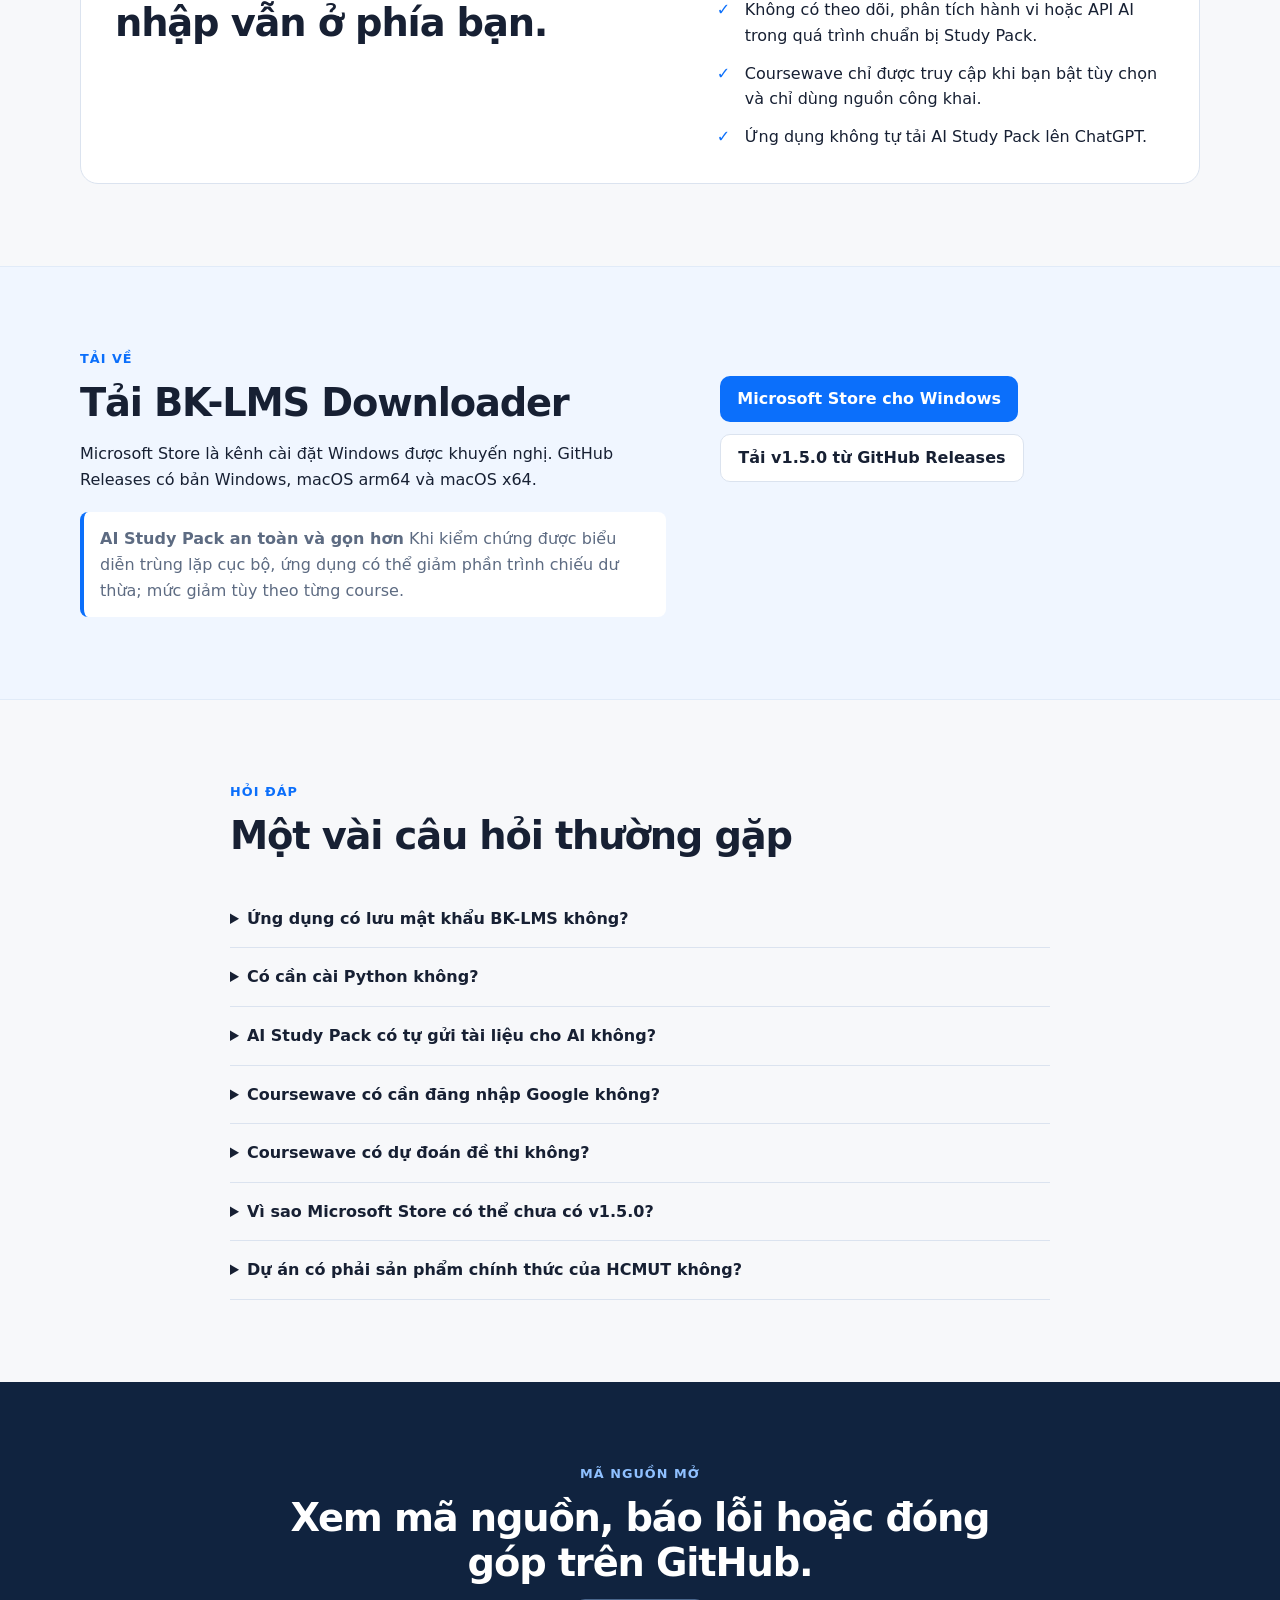
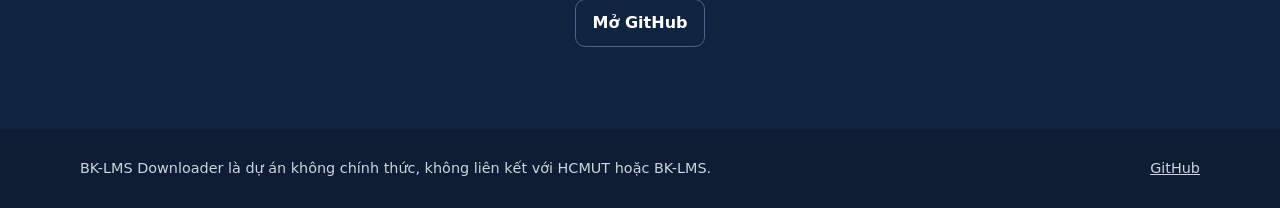
==== commit d349eade: "chore: prepare v1.5.0 release" ====
--- a/website/index.html
+++ b/website/index.html
@@ -43,7 +43,7 @@
               <a class="button button-primary" href="https://apps.microsoft.com/detail/9N1TTL7WPJT0">Tải cho Windows</a>
               <a class="button button-secondary" href="https://github.com/TiKyisme/bk-lms-downloader">Xem mã nguồn</a>
             </div>
-            <p class="quiet"><strong>v1.4.0</strong> · GitHub Releases có bản mới nhất. Microsoft Store có thể cập nhật chậm hơn; không cần cài Python cho bản ứng dụng đóng gói.</p>
+            <p class="quiet"><strong>v1.5.0</strong> · GitHub Releases có bản mới nhất. Microsoft Store có thể cập nhật chậm hơn; không cần cài Python cho bản ứng dụng đóng gói.</p>
           </div>
           <div class="hero-card" aria-label="Tóm tắt sản phẩm">
             <div class="hero-card-mark">BK</div>
@@ -166,7 +166,7 @@
           </div>
           <div class="download-actions">
             <a class="button button-primary" href="https://apps.microsoft.com/detail/9N1TTL7WPJT0">Microsoft Store cho Windows</a>
-            <a class="button button-secondary" href="https://github.com/TiKyisme/bk-lms-downloader/releases/latest">Tải v1.4.0 từ GitHub Releases</a>
+            <a class="button button-secondary" href="https://github.com/TiKyisme/bk-lms-downloader/releases/latest">Tải v1.5.0 từ GitHub Releases</a>
           </div>
         </div>
       </section>
@@ -179,7 +179,7 @@
           <details><summary>AI Study Pack có tự gửi tài liệu cho AI không?</summary><p>Không. Ứng dụng chỉ tạo ZIP cục bộ; bạn tự chọn có tải ZIP đó lên ChatGPT hay không.</p></details>
           <details><summary>Coursewave có cần đăng nhập Google không?</summary><p>Không. Tùy chọn này chỉ xem nguồn Coursewave và Google Drive công khai; không dùng OAuth, API key hay quyền Drive riêng.</p></details>
           <details><summary>Coursewave có dự đoán đề thi không?</summary><p>Không. Đề cũ chỉ dùng để tham khảo dạng câu hỏi, phong cách đánh giá và trọng tâm lịch sử; tài liệu giảng viên vẫn là nguồn chính.</p></details>
-          <details><summary>Vì sao Microsoft Store có thể chưa có v1.4.0?</summary><p>GitHub Releases có bản v1.4.0 mới nhất; Microsoft Store có thể cập nhật chậm hơn trong thời gian chứng nhận.</p></details>
+          <details><summary>Vì sao Microsoft Store có thể chưa có v1.5.0?</summary><p>GitHub Releases có bản v1.5.0 mới nhất; Microsoft Store có thể cập nhật chậm hơn trong thời gian chứng nhận.</p></details>
           <details><summary>Dự án có phải sản phẩm chính thức của HCMUT không?</summary><p>Không. Đây là dự án mã nguồn mở không chính thức, không liên kết với HCMUT hoặc BK-LMS.</p></details>
         </div>
       </section>
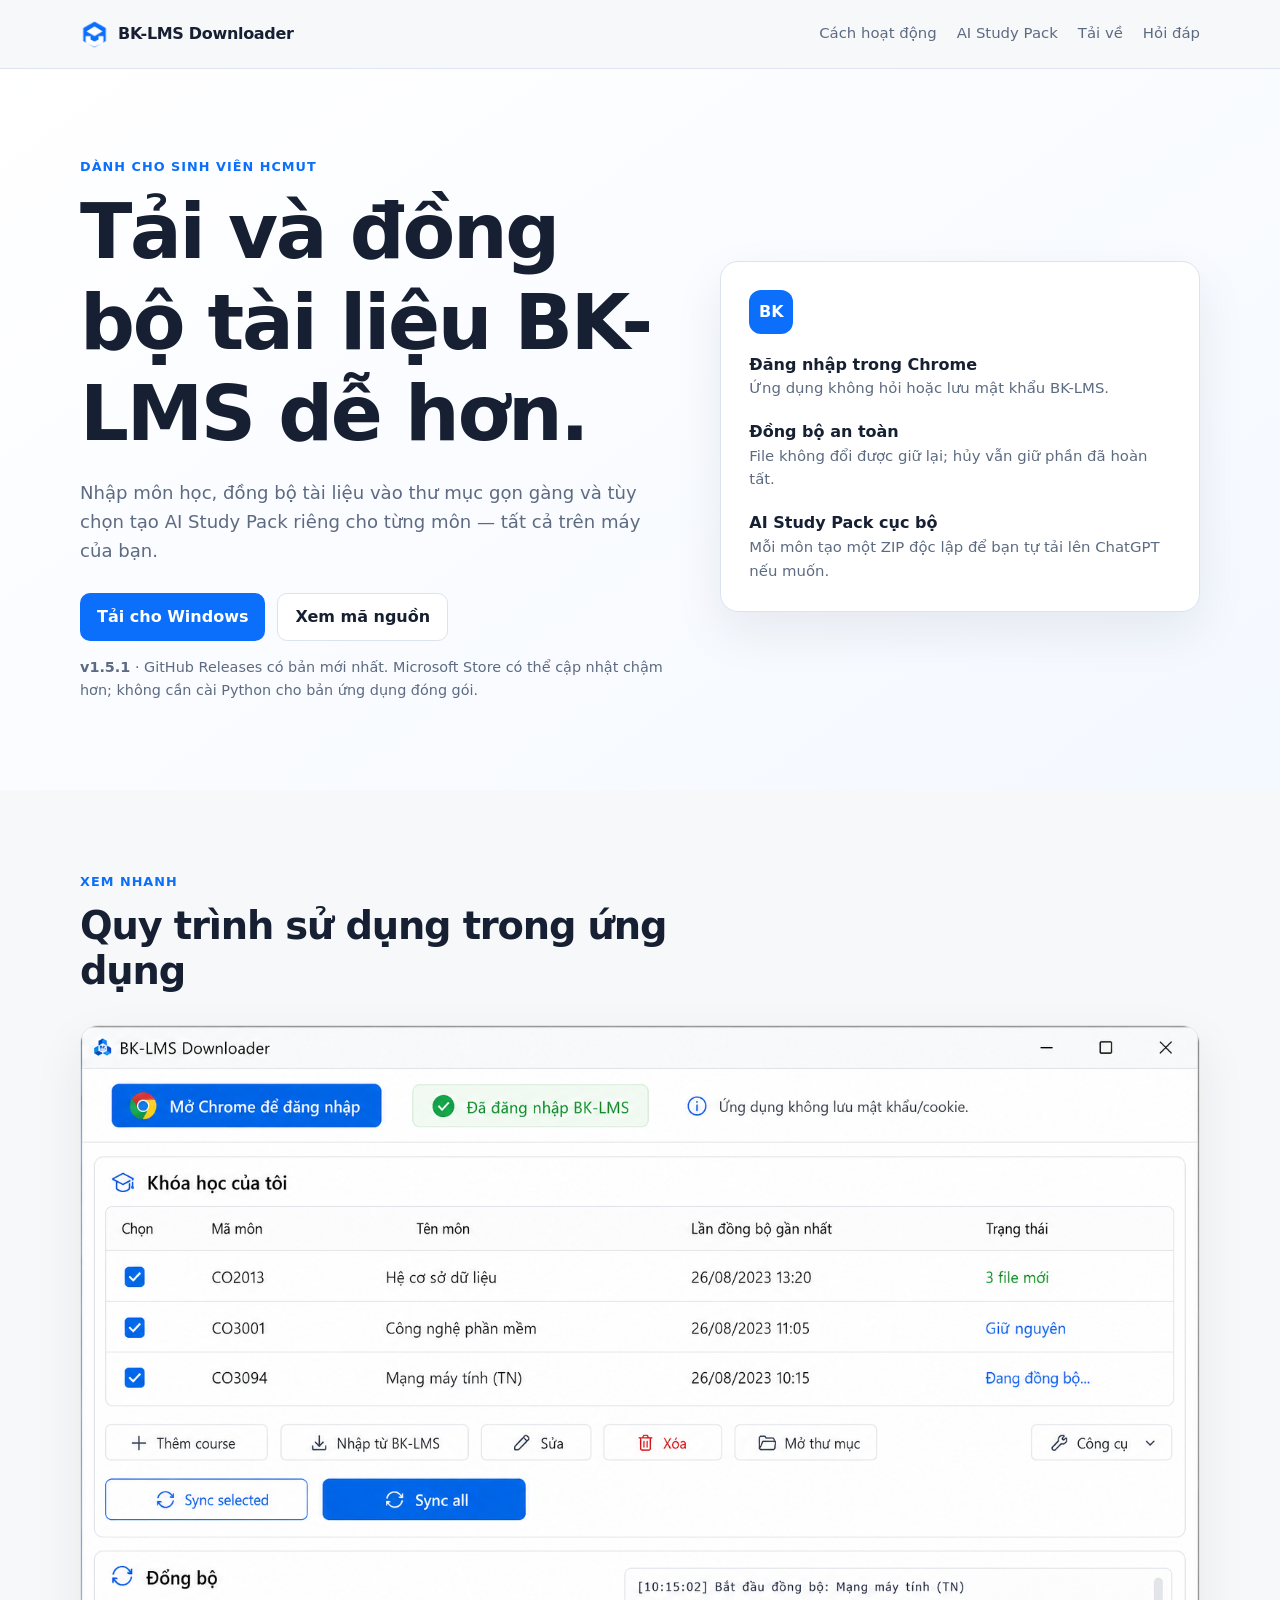
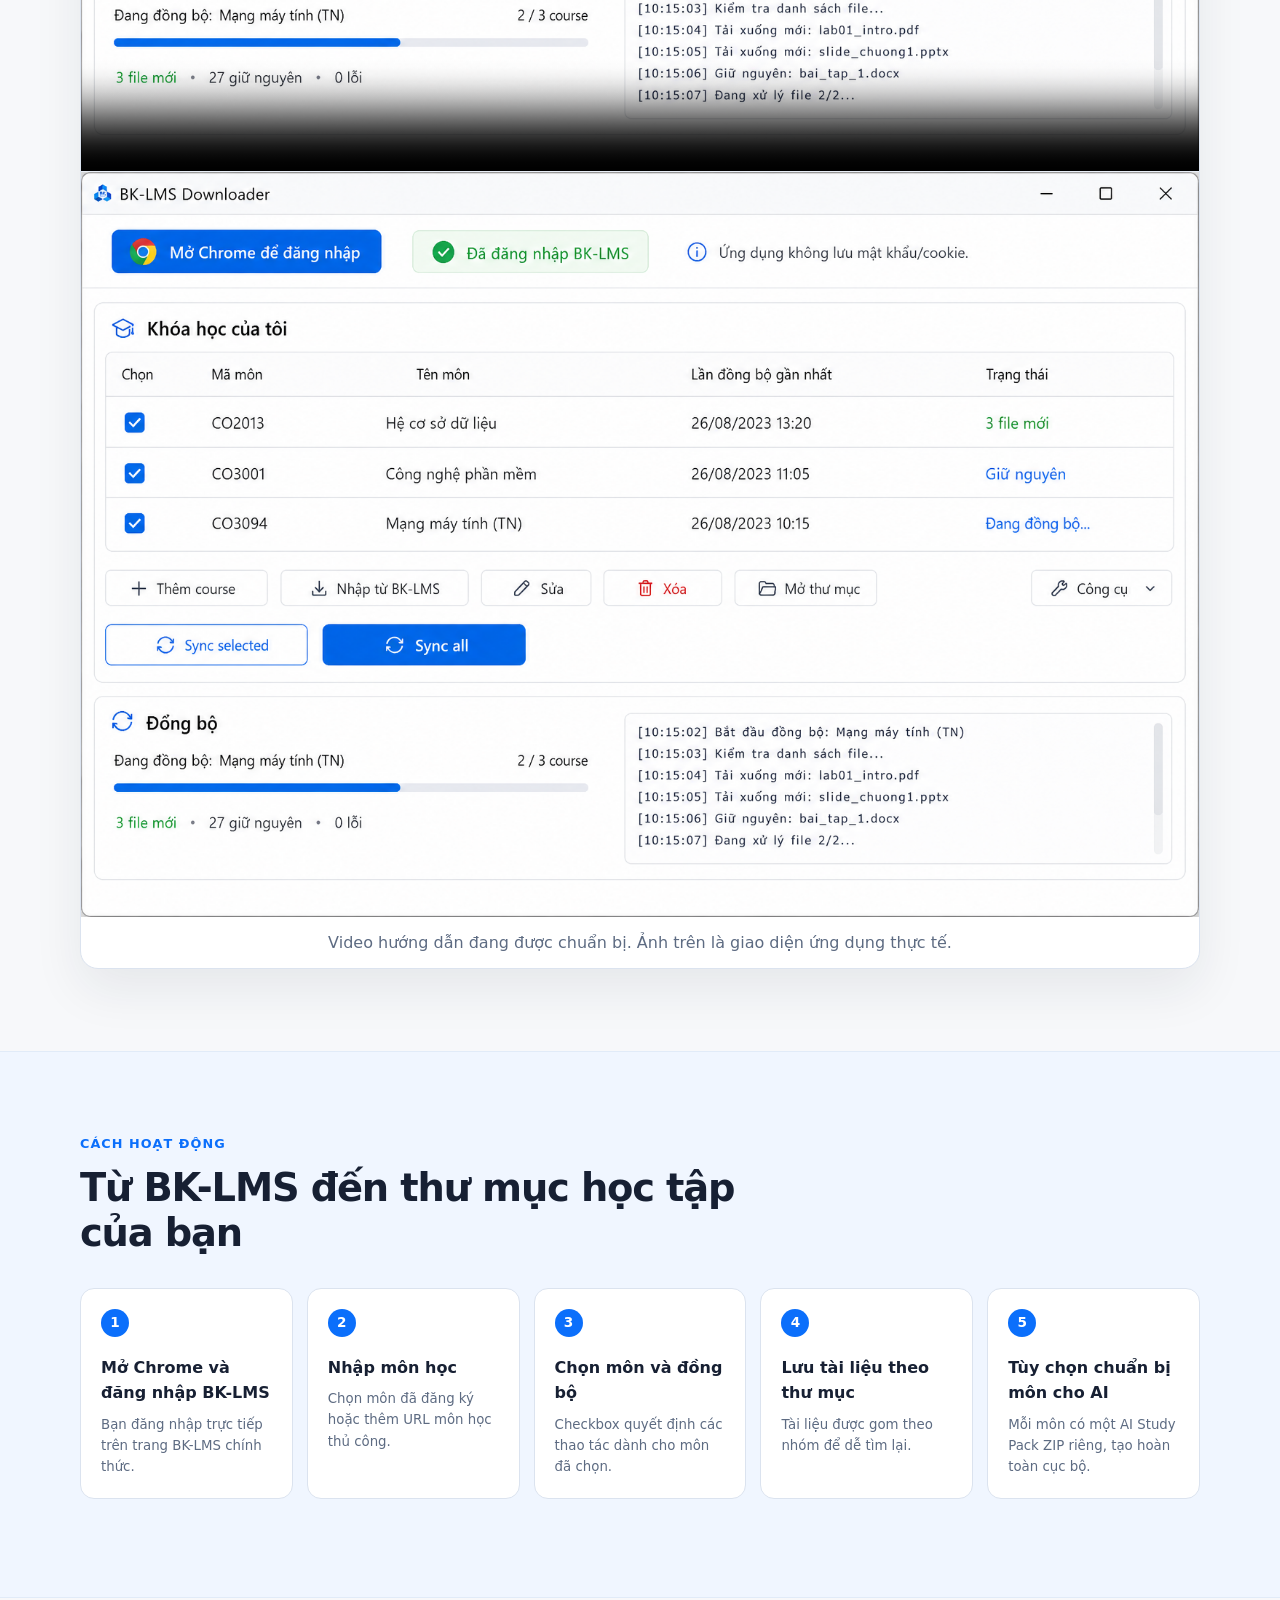
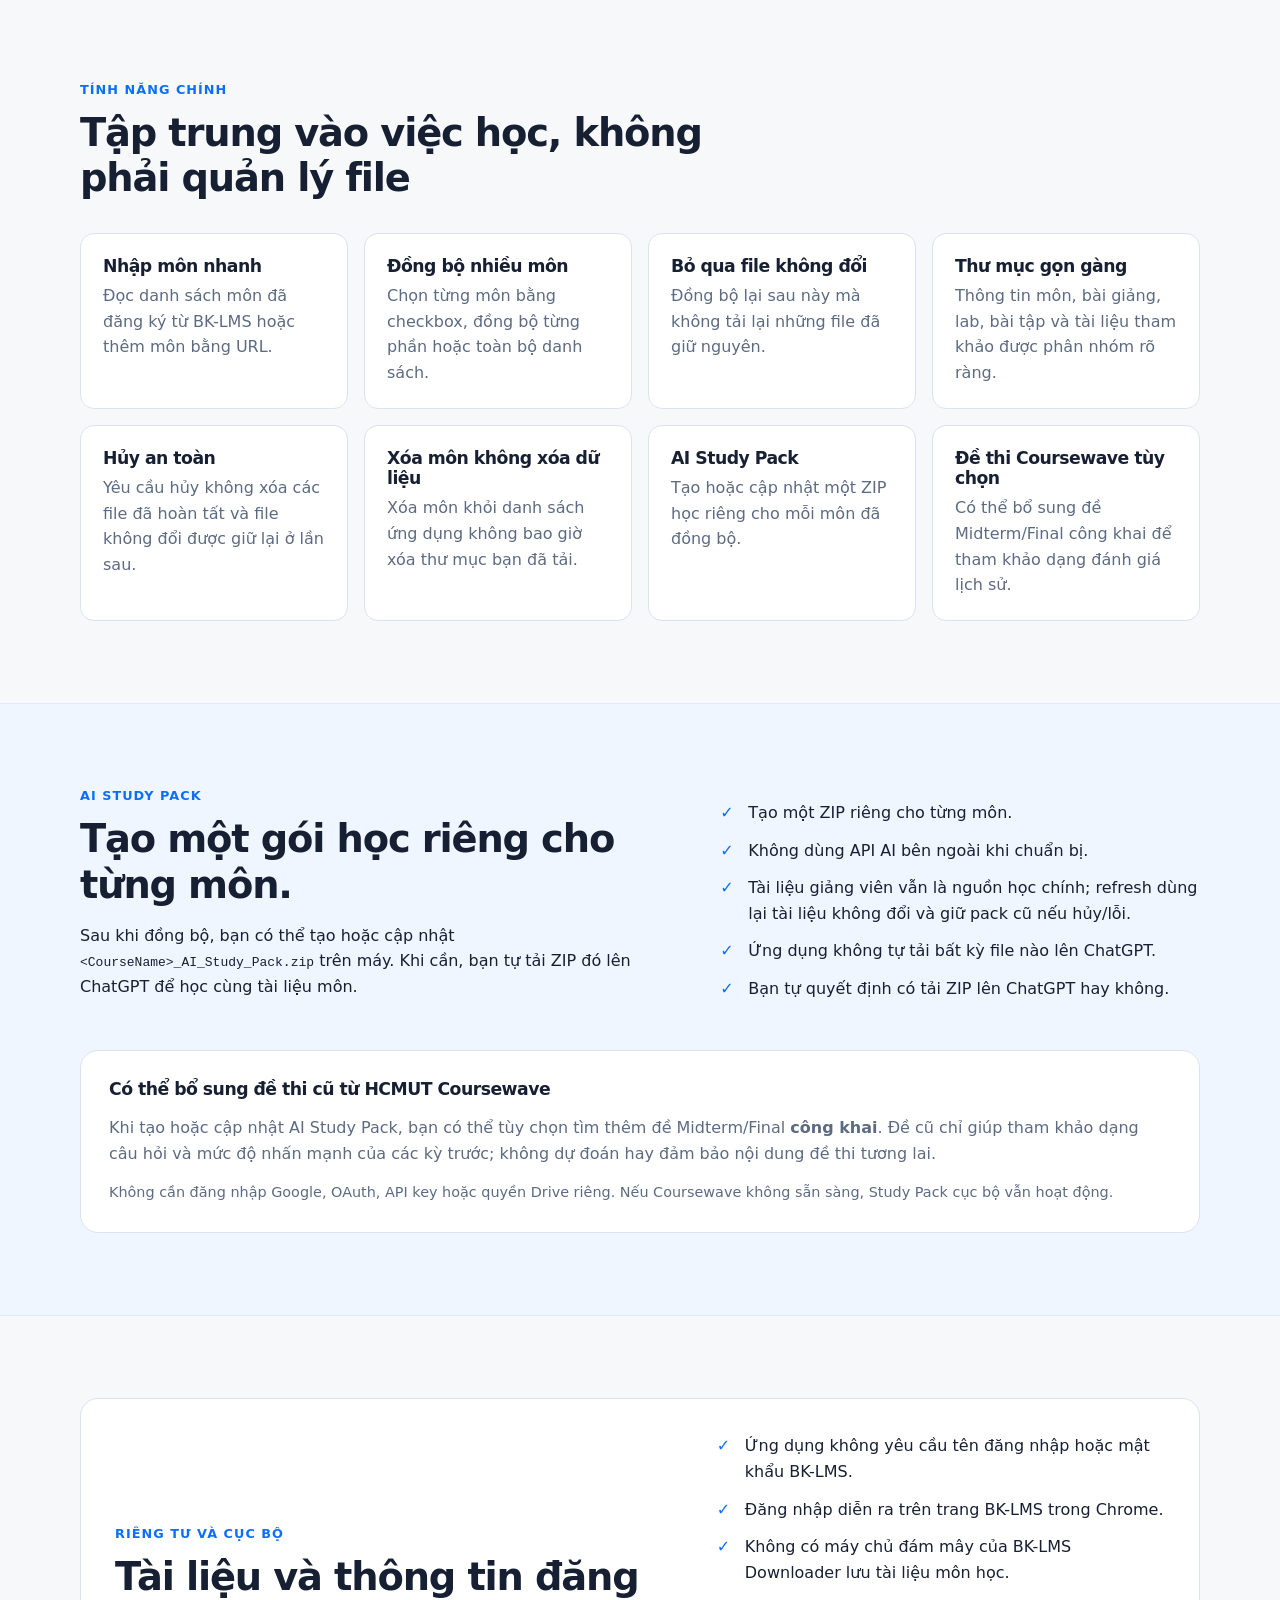
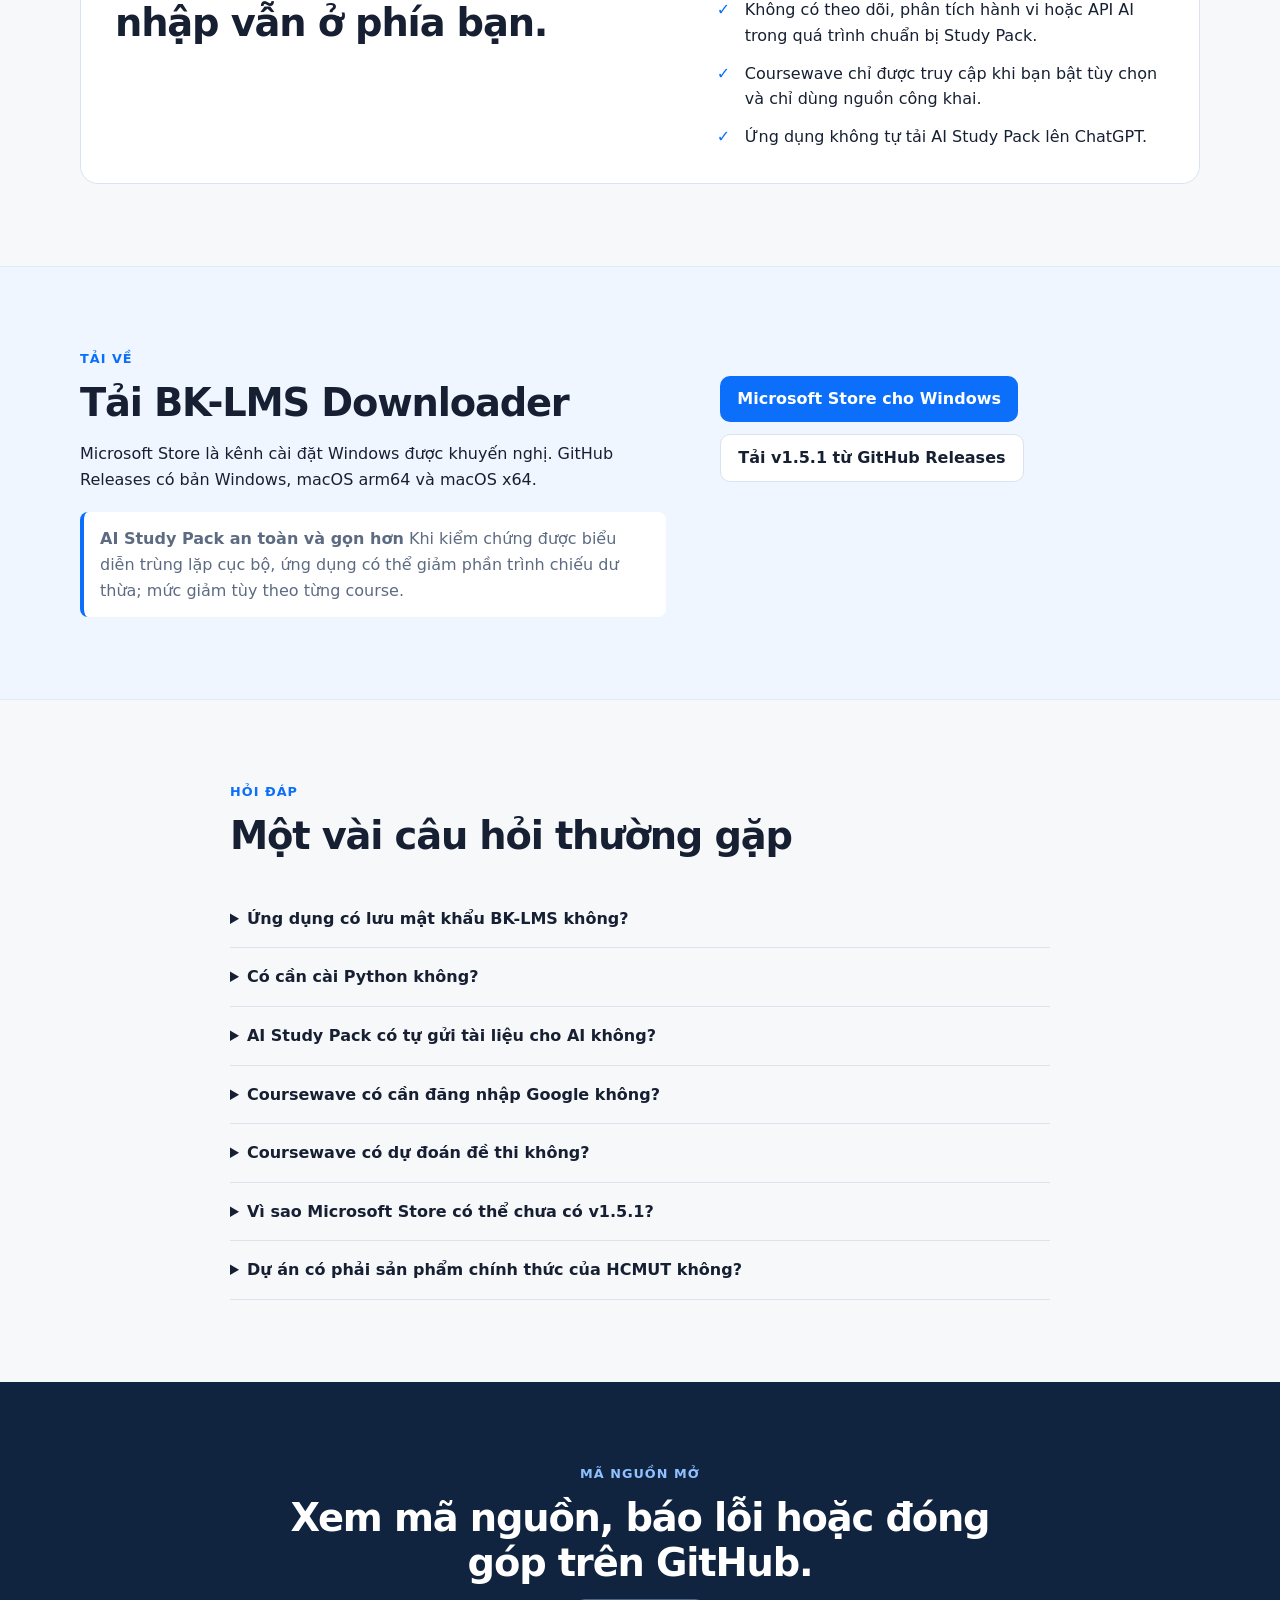
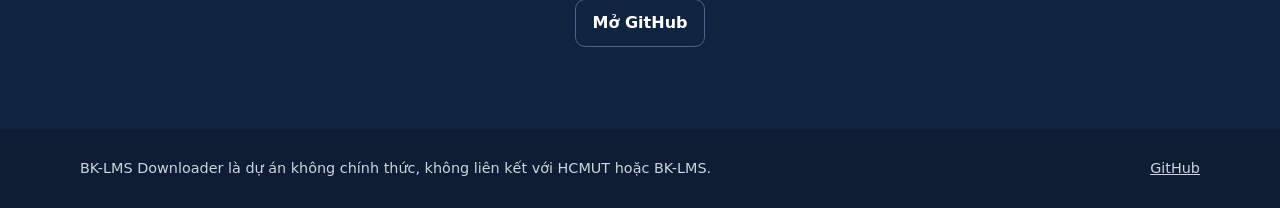
==== commit 1303a4ab: "chore: prepare v1.5.1 release" ====
--- a/website/index.html
+++ b/website/index.html
@@ -43,7 +43,7 @@
               <a class="button button-primary" href="https://apps.microsoft.com/detail/9N1TTL7WPJT0">Tải cho Windows</a>
               <a class="button button-secondary" href="https://github.com/TiKyisme/bk-lms-downloader">Xem mã nguồn</a>
             </div>
-            <p class="quiet"><strong>v1.5.0</strong> · GitHub Releases có bản mới nhất. Microsoft Store có thể cập nhật chậm hơn; không cần cài Python cho bản ứng dụng đóng gói.</p>
+            <p class="quiet"><strong>v1.5.1</strong> · GitHub Releases có bản mới nhất. Microsoft Store có thể cập nhật chậm hơn; không cần cài Python cho bản ứng dụng đóng gói.</p>
           </div>
           <div class="hero-card" aria-label="Tóm tắt sản phẩm">
             <div class="hero-card-mark">BK</div>
@@ -166,7 +166,7 @@
           </div>
           <div class="download-actions">
             <a class="button button-primary" href="https://apps.microsoft.com/detail/9N1TTL7WPJT0">Microsoft Store cho Windows</a>
-            <a class="button button-secondary" href="https://github.com/TiKyisme/bk-lms-downloader/releases/latest">Tải v1.5.0 từ GitHub Releases</a>
+            <a class="button button-secondary" href="https://github.com/TiKyisme/bk-lms-downloader/releases/latest">Tải v1.5.1 từ GitHub Releases</a>
           </div>
         </div>
       </section>
@@ -179,7 +179,7 @@
           <details><summary>AI Study Pack có tự gửi tài liệu cho AI không?</summary><p>Không. Ứng dụng chỉ tạo ZIP cục bộ; bạn tự chọn có tải ZIP đó lên ChatGPT hay không.</p></details>
           <details><summary>Coursewave có cần đăng nhập Google không?</summary><p>Không. Tùy chọn này chỉ xem nguồn Coursewave và Google Drive công khai; không dùng OAuth, API key hay quyền Drive riêng.</p></details>
           <details><summary>Coursewave có dự đoán đề thi không?</summary><p>Không. Đề cũ chỉ dùng để tham khảo dạng câu hỏi, phong cách đánh giá và trọng tâm lịch sử; tài liệu giảng viên vẫn là nguồn chính.</p></details>
-          <details><summary>Vì sao Microsoft Store có thể chưa có v1.5.0?</summary><p>GitHub Releases có bản v1.5.0 mới nhất; Microsoft Store có thể cập nhật chậm hơn trong thời gian chứng nhận.</p></details>
+          <details><summary>Vì sao Microsoft Store có thể chưa có v1.5.1?</summary><p>GitHub Releases có bản v1.5.1 mới nhất; Microsoft Store có thể cập nhật chậm hơn trong thời gian chứng nhận.</p></details>
           <details><summary>Dự án có phải sản phẩm chính thức của HCMUT không?</summary><p>Không. Đây là dự án mã nguồn mở không chính thức, không liên kết với HCMUT hoặc BK-LMS.</p></details>
         </div>
       </section>
